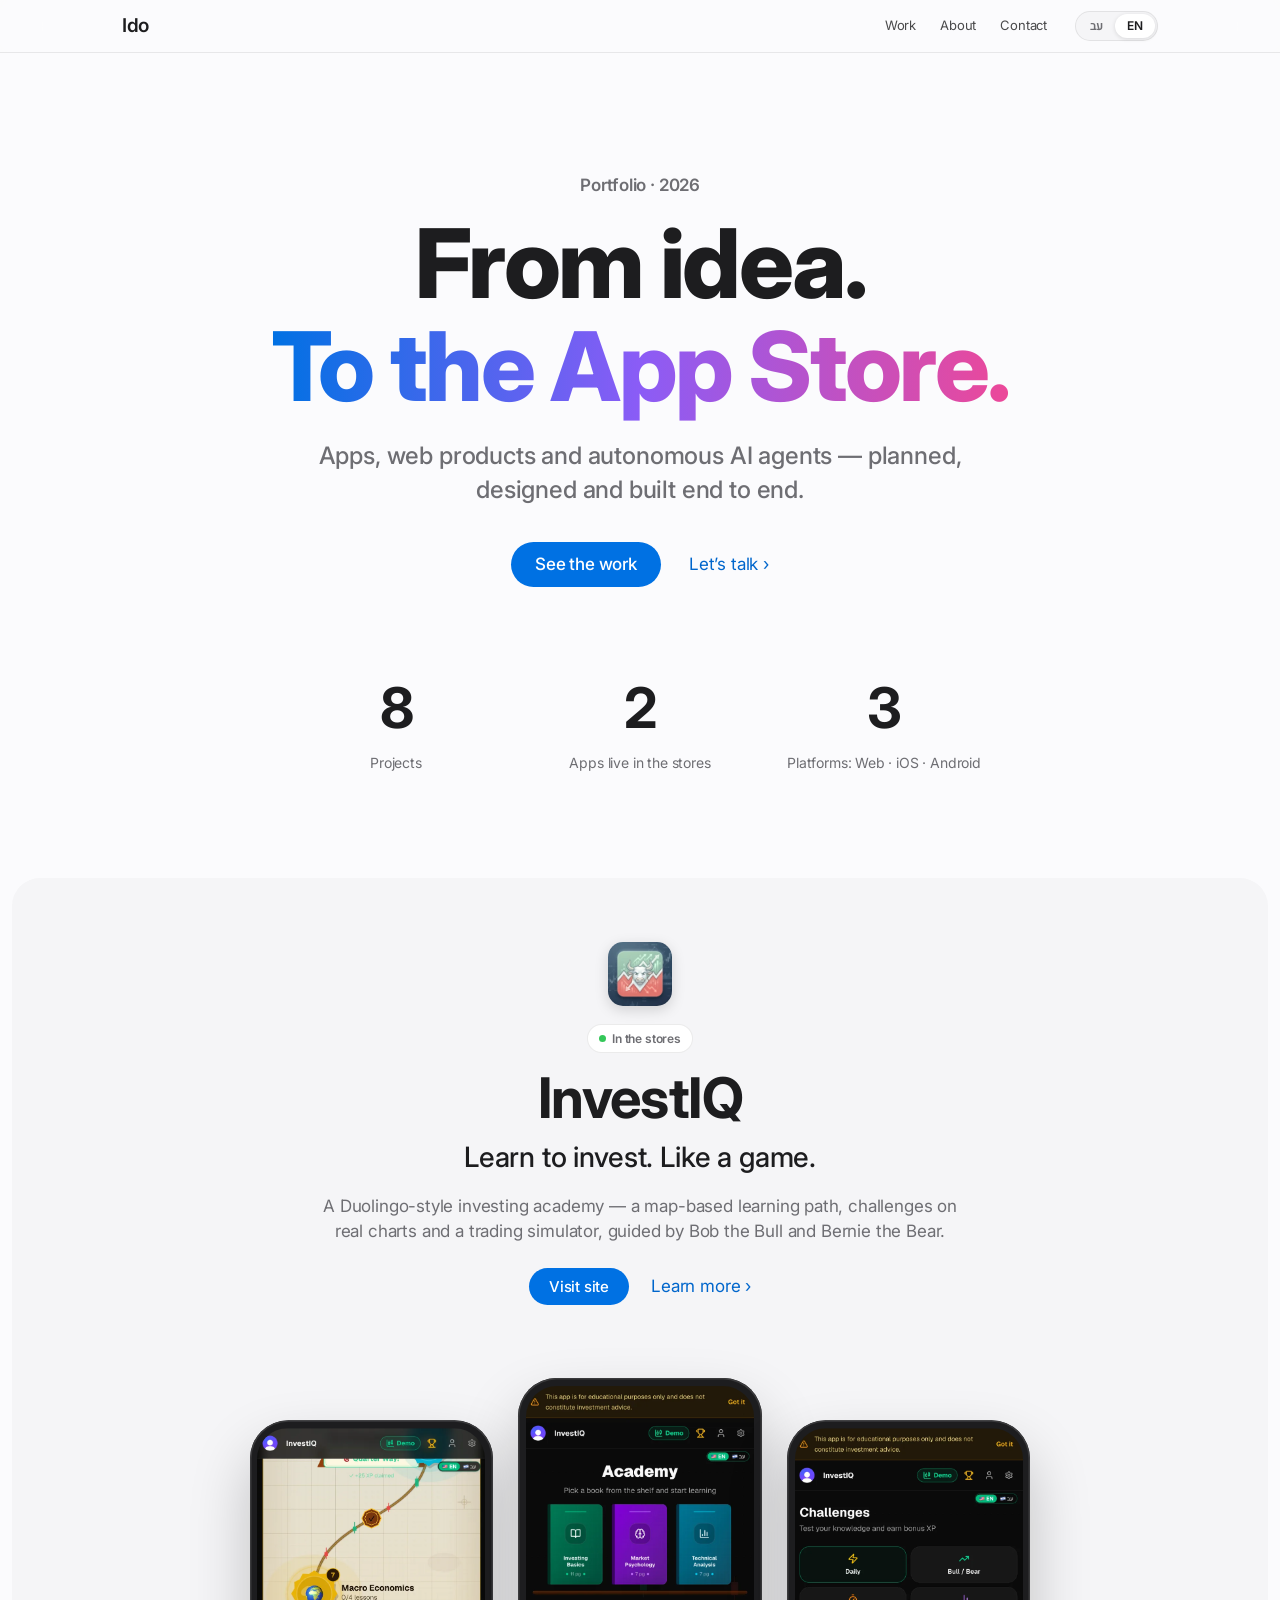
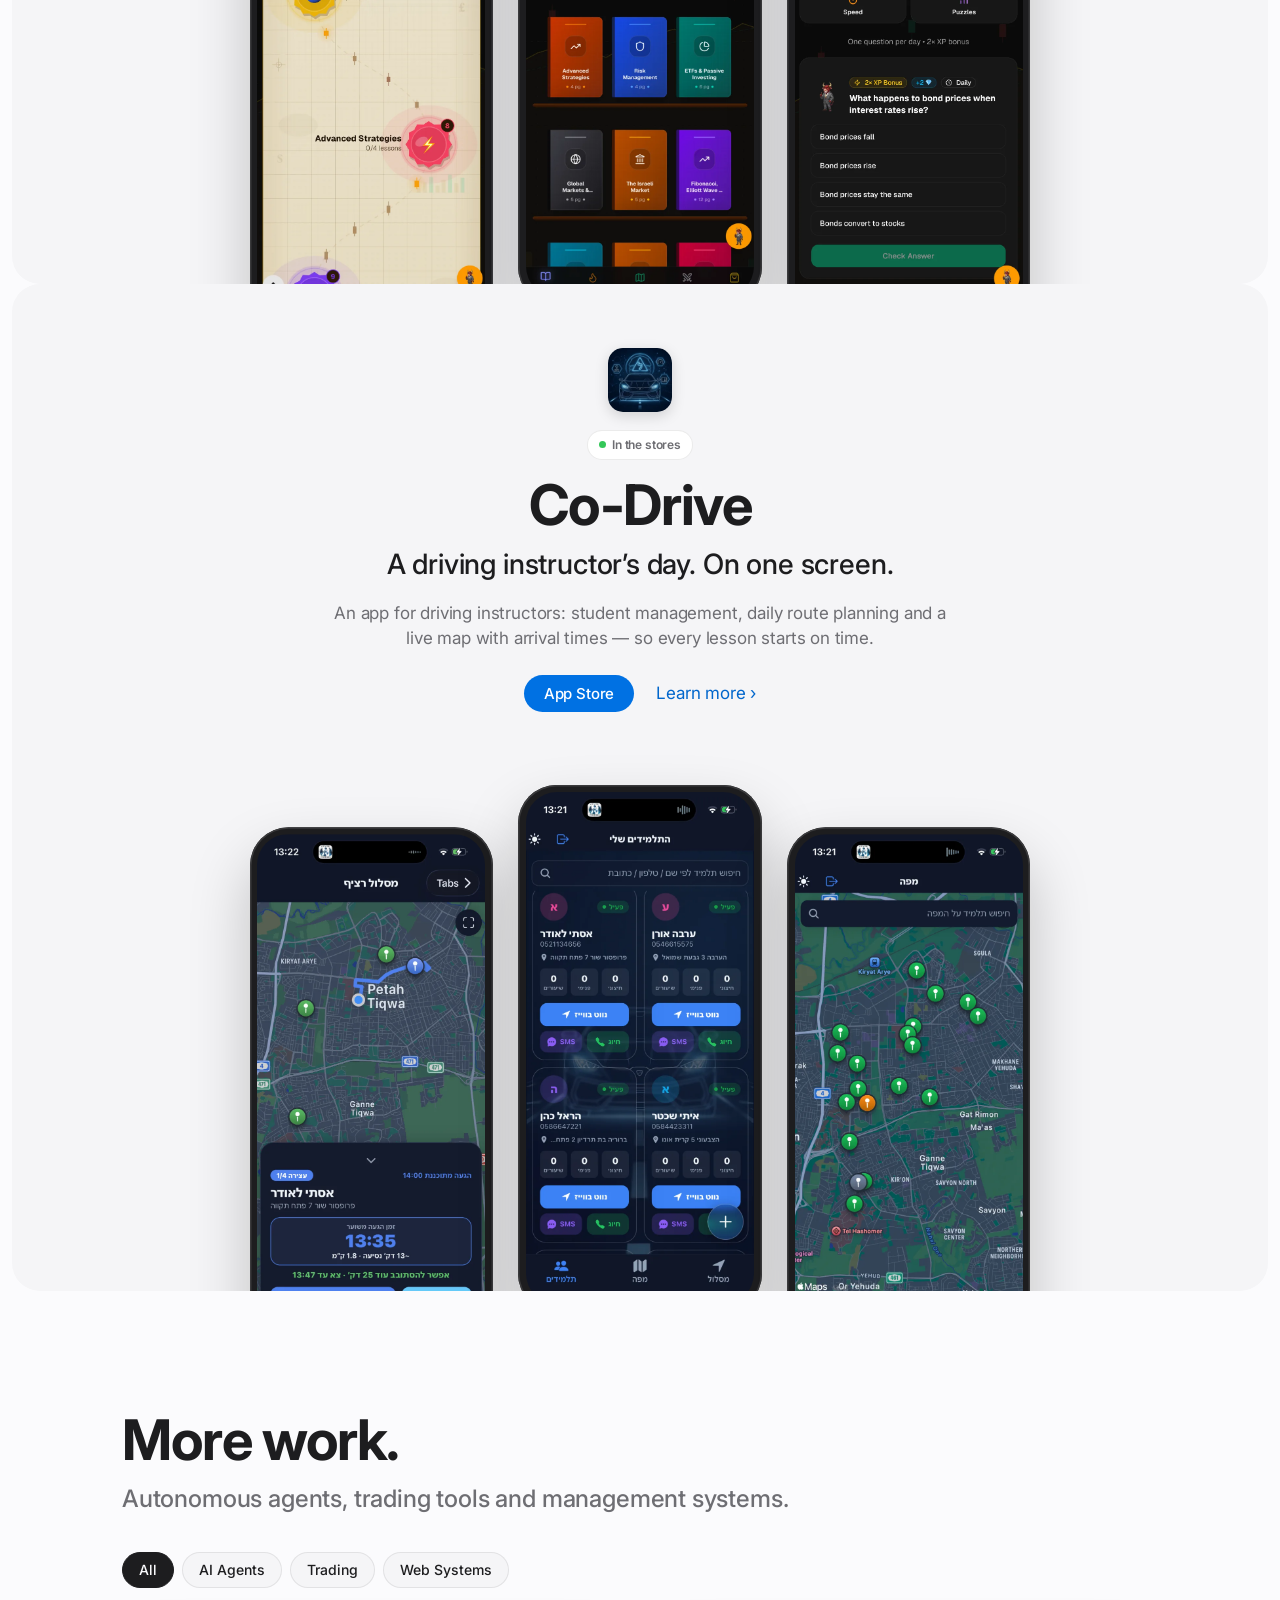
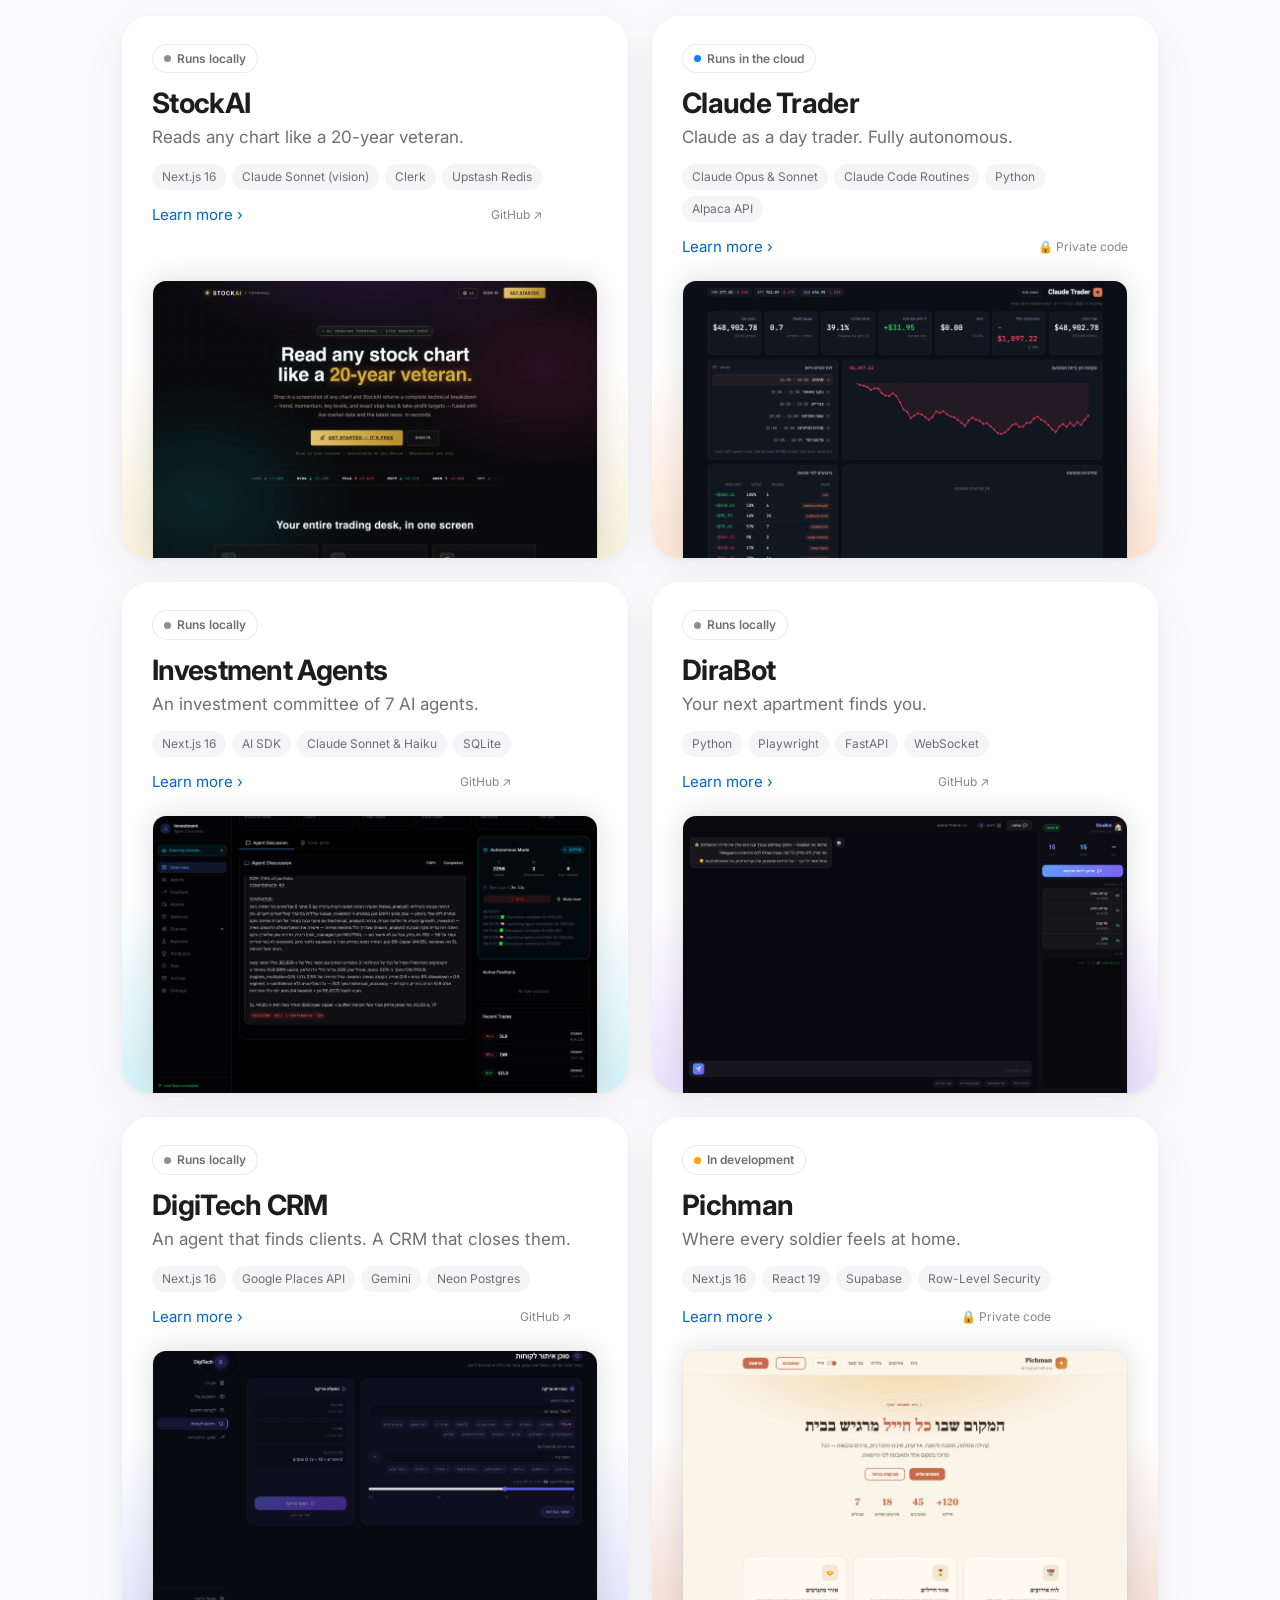
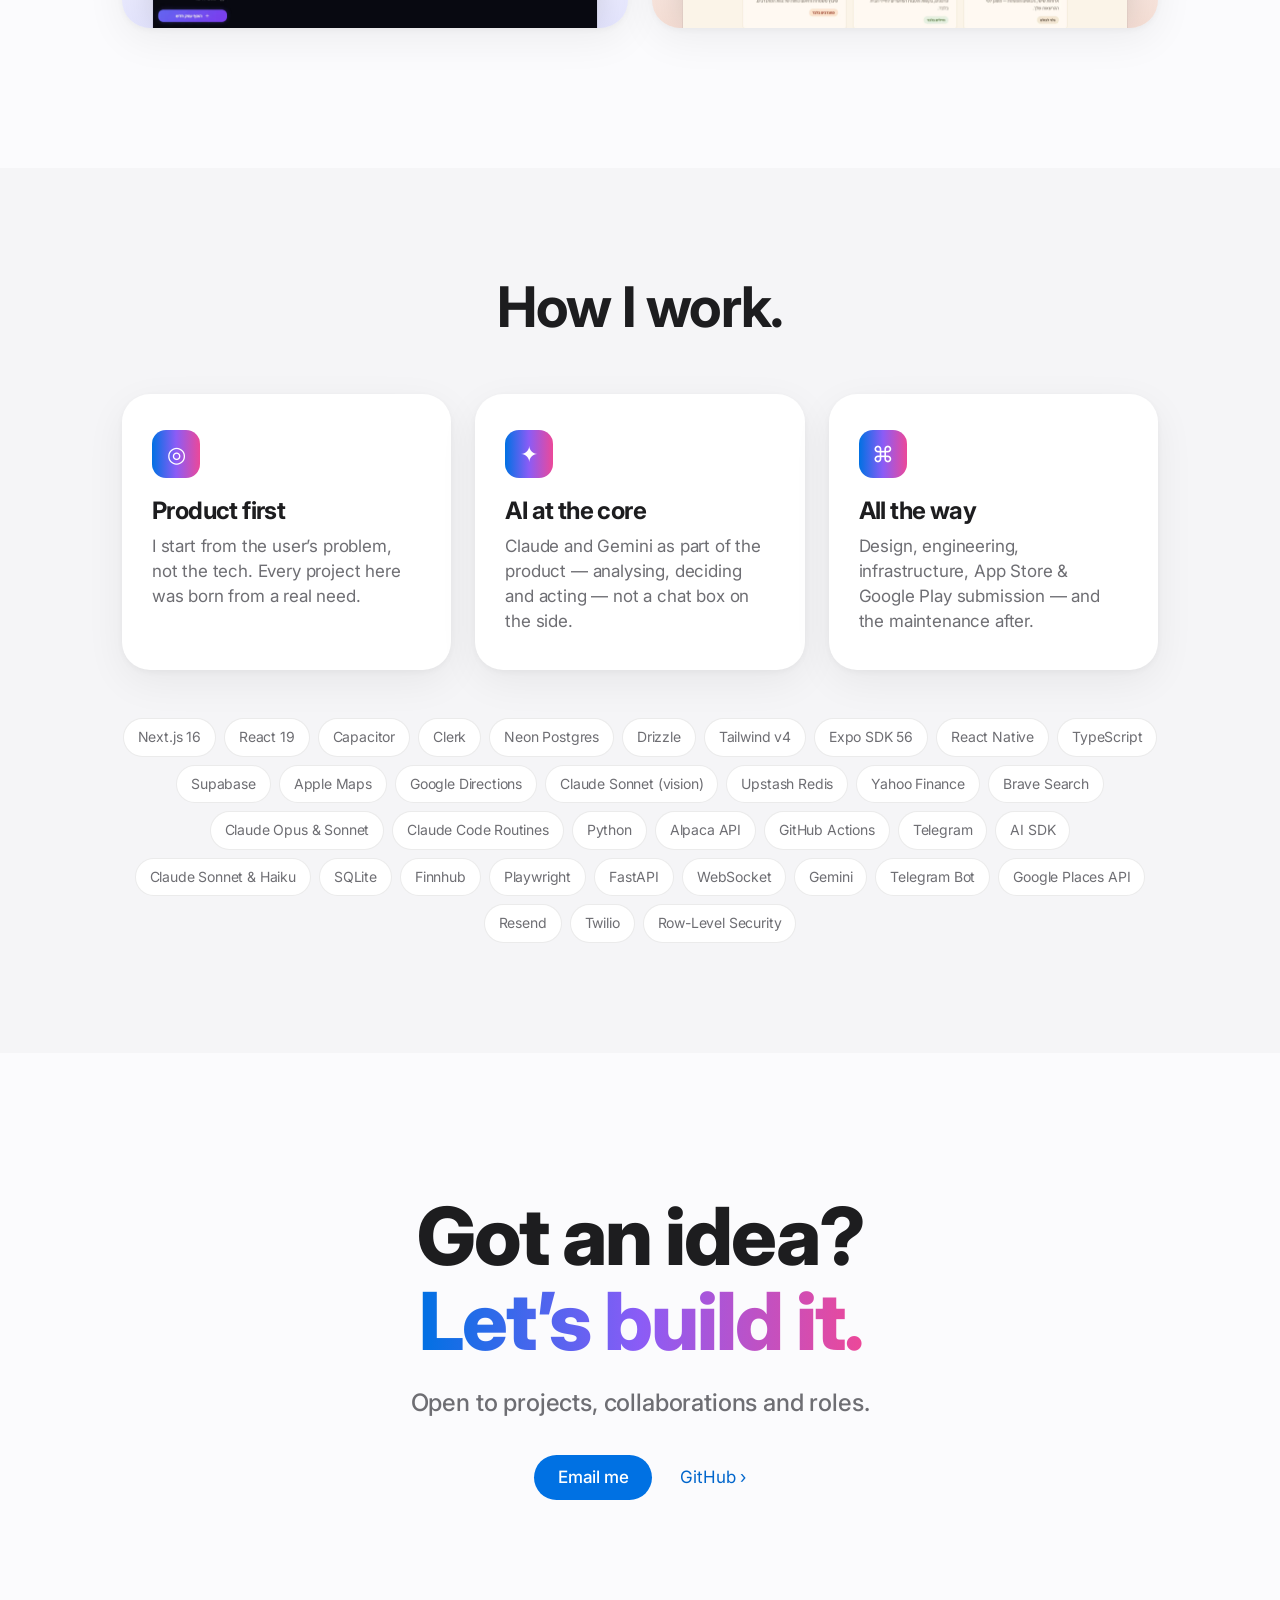
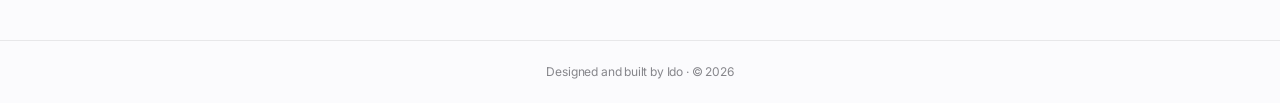
==== index.html @ 127b228c "Portfolio site: Apple-style, bilingual, 8 projects Co-Authored-By: Claude Opus 5.5 <noreply@anthropi" ====
<!doctype html>
<html lang="he" dir="rtl">
<head>
<meta charset="utf-8">
<meta name="viewport" content="width=device-width, initial-scale=1, viewport-fit=cover">
<title>Ido — Portfolio</title>
<meta name="description" content="Products, apps and AI agents built by Ido — InvestIQ, Co-Drive, StockAI, Claude Trader and more.">
<meta name="theme-color" content="#fbfbfd" media="(prefers-color-scheme: light)">
<meta name="theme-color" content="#000000" media="(prefers-color-scheme: dark)">
<meta property="og:title" content="Ido — Portfolio">
<meta property="og:description" content="Products, apps and AI agents — from idea to the App Store.">
<meta property="og:image" content="assets/img/stock-1.webp">
<link rel="icon" href="assets/favicon.svg" type="image/svg+xml">
<link rel="preconnect" href="https://fonts.googleapis.com">
<link rel="preconnect" href="https://fonts.gstatic.com" crossorigin>
<link href="https://fonts.googleapis.com/css2?family=Heebo:wght@400;500;600;700;800&family=Inter:wght@400;500;600;700;800&display=swap" rel="stylesheet">
<link rel="stylesheet" href="styles.css">
</head>
<body>

<header class="nav" id="nav">
  <div class="nav-inner">
    <a href="#top" class="brand" data-i18n="brand">עידו</a>
    <nav class="nav-links">
      <a href="#work" data-i18n="navWork">עבודות</a>
      <a href="#about" data-i18n="navAbout">אודות</a>
      <a href="#contact" data-i18n="navContact">צור קשר</a>
    </nav>
    <div class="seg" role="group" aria-label="Language">
      <button data-lang="he" aria-pressed="true">עב</button>
      <button data-lang="en" aria-pressed="false">EN</button>
    </div>
  </div>
</header>

<main id="top">

  <section class="hero">
    <p class="eyebrow reveal" data-i18n="heroEyebrow">פורטפוליו · 2026</p>
    <h1 class="reveal" data-i18n-html="heroTitle">מרעיון.<br><span class="grad">ועד החנות.</span></h1>
    <p class="lead reveal" data-i18n="heroLead">אפליקציות, מוצרי ווב וסוכני AI אוטונומיים — מתוכננים, מעוצבים ונבנים מקצה לקצה.</p>
    <div class="hero-cta reveal">
      <a class="btn btn-primary" href="#work" data-i18n="heroCta1">לעבודות</a>
      <a class="btn-link" href="#contact"><span data-i18n="heroCta2">בואו נדבר</span> <span class="chev">›</span></a>
    </div>
    <dl class="stats reveal">
      <div><dt>8</dt><dd data-i18n="stat1">פרויקטים</dd></div>
      <div><dt>2</dt><dd data-i18n="stat2">אפליקציות חיות בחנויות</dd></div>
      <div><dt>3</dt><dd data-i18n="stat3">פלטפורמות: ווב · iOS · Android</dd></div>
    </dl>
  </section>

  <!-- Featured: shipped products -->
  <section class="featured" id="work">
    <div id="featured"></div>
  </section>

  <!-- All work -->
  <section class="work">
    <div class="section-head reveal">
      <h2 data-i18n="workTitle">עוד עבודות.</h2>
      <p data-i18n="workSub">סוכנים אוטונומיים, כלי מסחר ומערכות ניהול.</p>
    </div>
    <div class="filters reveal" id="filters" role="tablist"></div>
    <div class="grid" id="grid"></div>
  </section>

  <section class="about" id="about">
    <div class="about-inner reveal">
      <h2 data-i18n="aboutTitle">איך אני עובד.</h2>
      <div class="pillars">
        <div class="pillar">
          <div class="pillar-ico" aria-hidden="true">◎</div>
          <h3 data-i18n="p1t">מוצר קודם</h3>
          <p data-i18n="p1d">מתחיל מהבעיה של המשתמש, לא מהטכנולוגיה. כל פרויקט כאן נולד מצורך אמיתי.</p>
        </div>
        <div class="pillar">
          <div class="pillar-ico" aria-hidden="true">✦</div>
          <h3 data-i18n="p2t">AI בליבה</h3>
          <p data-i18n="p2d">Claude ו-Gemini כחלק מהמוצר — ניתוח, החלטה וביצוע — לא רק כצ׳אט בצד.</p>
        </div>
        <div class="pillar">
          <div class="pillar-ico" aria-hidden="true">⌘</div>
          <h3 data-i18n="p3t">עד הסוף</h3>
          <p data-i18n="p3d">עיצוב, פיתוח, תשתית, הגשה ל-App Store ול-Google Play — והתחזוקה שאחרי.</p>
        </div>
      </div>
      <div class="stack-cloud" id="stack"></div>
    </div>
  </section>

  <section class="contact" id="contact">
    <div class="reveal">
      <h2 data-i18n-html="contactTitle">יש לך רעיון?<br><span class="grad">בוא נבנה אותו.</span></h2>
      <p class="lead" data-i18n="contactLead">פתוח לפרויקטים, שיתופי פעולה ותפקידים.</p>
      <div class="hero-cta">
        <a class="btn btn-primary" href="mailto:idorl1203@gmail.com" data-i18n="contactMail">שליחת מייל</a>
        <a class="btn-link" href="https://github.com/idorl1203-zaid" target="_blank" rel="noopener">GitHub <span class="chev">›</span></a>
      </div>
    </div>
  </section>

</main>

<footer class="foot">
  <p><span data-i18n="footer">עוצב ונבנה על ידי עידו</span> · © <span id="year"></span></p>
</footer>

<!-- Project detail sheet -->
<div class="sheet" id="sheet" aria-hidden="true">
  <div class="sheet-backdrop" data-close></div>
  <article class="sheet-panel" role="dialog" aria-modal="true" aria-labelledby="sheet-title">
    <button class="sheet-close" data-close aria-label="Close">✕</button>
    <div id="sheet-body"></div>
  </article>
</div>

<script src="data.js"></script>
<script src="app.js"></script>
</body>
</html>
---- styles.css ----
/* ───────── Tokens (Apple-inspired) ───────── */
:root {
  --bg: #fbfbfd;
  --bg-alt: #f5f5f7;
  --card: #ffffff;
  --text: #1d1d1f;
  --text-2: #6e6e73;
  --text-3: #86868b;
  --line: rgba(0, 0, 0, .08);
  --link: #0066cc;
  --btn: #0071e3;
  --btn-hover: #0077ed;
  --nav-bg: rgba(251, 251, 253, .72);
  --shadow: 0 2px 6px rgba(0,0,0,.04), 0 12px 40px rgba(0,0,0,.06);
  --shadow-hover: 0 4px 12px rgba(0,0,0,.06), 0 24px 60px rgba(0,0,0,.10);
  --grad: linear-gradient(90deg, #0071e3 0%, #8b5cf6 50%, #ec4899 100%);
  --radius: 28px;
  --font: -apple-system, BlinkMacSystemFont, "SF Pro Display", "SF Pro Text", "Inter", "Heebo", "Helvetica Neue", Arial, sans-serif;
  color-scheme: light;
}
@media (prefers-color-scheme: dark) {
  :root {
    --bg: #000000;
    --bg-alt: #0b0b0d;
    --card: #161617;
    --text: #f5f5f7;
    --text-2: #a1a1a6;
    --text-3: #86868b;
    --line: rgba(255, 255, 255, .10);
    --link: #2997ff;
    --btn: #0071e3;
    --btn-hover: #0a84ff;
    --nav-bg: rgba(22, 22, 23, .72);
    --shadow: 0 0 0 1px rgba(255,255,255,.06);
    --shadow-hover: 0 0 0 1px rgba(255,255,255,.14), 0 24px 60px rgba(0,0,0,.6);
    --grad: linear-gradient(90deg, #2997ff 0%, #a78bfa 50%, #f472b6 100%);
    color-scheme: dark;
  }
}
html[lang="he"] { --font: -apple-system, BlinkMacSystemFont, "SF Pro Display", "Heebo", "Inter", "Helvetica Neue", Arial, sans-serif; }

/* ───────── Base ───────── */
*, *::before, *::after { box-sizing: border-box; }
html { scroll-behavior: smooth; -webkit-text-size-adjust: 100%; }
body {
  margin: 0; background: var(--bg); color: var(--text);
  font-family: var(--font); font-size: 17px; line-height: 1.47;
  letter-spacing: -.01em; -webkit-font-smoothing: antialiased;
  overflow-x: hidden;
}
img { display: block; max-width: 100%; }
a { color: var(--link); text-decoration: none; }
a:hover { text-decoration: underline; }
h1, h2, h3 { margin: 0; letter-spacing: -.025em; line-height: 1.07; font-weight: 700; }
p { margin: 0; }
.grad { background: var(--grad); -webkit-background-clip: text; background-clip: text; color: transparent; }
:focus-visible { outline: 2px solid var(--link); outline-offset: 3px; border-radius: 8px; }

/* ───────── Nav ───────── */
.nav {
  position: sticky; top: 0; z-index: 50;
  background: var(--nav-bg);
  backdrop-filter: saturate(180%) blur(20px); -webkit-backdrop-filter: saturate(180%) blur(20px);
  border-bottom: 1px solid var(--line);
}
.nav-inner {
  max-width: 1080px; margin: 0 auto; height: 52px; padding: 0 22px;
  display: flex; align-items: center; gap: 28px;
}
.brand { color: var(--text); font-weight: 600; font-size: 19px; letter-spacing: -.02em; }
.brand:hover { text-decoration: none; }
.nav-links { display: flex; gap: 24px; margin-inline-start: auto; }
.nav-links a { color: var(--text); opacity: .8; font-size: 13px; }
.nav-links a:hover { opacity: 1; text-decoration: none; }
.seg {
  display: inline-flex; padding: 2px; border-radius: 999px;
  background: var(--bg-alt); border: 1px solid var(--line);
}
.seg button {
  font: 600 12px/1 var(--font); color: var(--text-2);
  border: 0; background: transparent; padding: 6px 12px; border-radius: 999px; cursor: pointer;
  transition: background .25s, color .25s, box-shadow .25s;
}
.seg button[aria-pressed="true"] { background: var(--card); color: var(--text); box-shadow: 0 1px 4px rgba(0,0,0,.12); }

/* ───────── Hero ───────── */
.hero { text-align: center; padding: 120px 22px 96px; max-width: 980px; margin: 0 auto; }
.eyebrow { color: var(--text-2); font-size: 17px; font-weight: 600; margin-bottom: 14px; }
.hero h1 { font-size: clamp(48px, 9vw, 96px); font-weight: 800; }
.lead { color: var(--text-2); font-size: clamp(19px, 2.2vw, 24px); line-height: 1.38; max-width: 680px; margin: 22px auto 0; font-weight: 500; }
.hero-cta { display: flex; gap: 28px; justify-content: center; align-items: center; margin-top: 36px; flex-wrap: wrap; }
.btn {
  display: inline-flex; align-items: center; justify-content: center;
  font: 500 17px/1 var(--font); padding: 14px 24px; border-radius: 999px; border: 0; cursor: pointer;
  transition: background .2s, transform .2s;
}
.btn:hover { text-decoration: none; }
.btn:active { transform: scale(.97); }
.btn-primary { background: var(--btn); color: #fff; }
.btn-primary:hover { background: var(--btn-hover); }
.btn-link { font-size: 17px; }
.chev { display: inline-block; transition: transform .2s; }
html[dir="rtl"] .chev { transform: scaleX(-1); }
.btn-link:hover .chev { transform: translateX(3px); }
html[dir="rtl"] .btn-link:hover .chev { transform: scaleX(-1) translateX(3px); }
.stats {
  display: grid; grid-template-columns: repeat(3, 1fr); gap: 12px;
  max-width: 720px; margin: 72px auto 0; padding: 0;
}
.stats div { padding: 8px; }
.stats dt { font-size: clamp(40px, 6vw, 56px); font-weight: 700; letter-spacing: -.03em; }
.stats dd { margin: 4px 0 0; color: var(--text-2); font-size: 14px; }

/* ───────── Featured product tiles ───────── */
.featured { padding: 0 12px; display: grid; gap: 12px; }
.tile {
  background: var(--bg-alt); border-radius: var(--radius); overflow: hidden;
  text-align: center; padding: 64px 22px 0; position: relative;
  max-width: 1400px; margin: 0 auto; width: 100%;
}
.tile-icon { width: 64px; height: 64px; border-radius: 15px; margin: 0 auto 18px; box-shadow: 0 4px 14px rgba(0,0,0,.15); }
.tile h2 { font-size: clamp(40px, 6vw, 56px); }
.tile .tagline { font-size: clamp(21px, 2.6vw, 28px); font-weight: 500; margin-top: 8px; }
.tile .summary { color: var(--text-2); max-width: 640px; margin: 16px auto 0; font-size: 17px; }
.tile .hero-cta { margin-top: 24px; gap: 22px; }
.tile .btn { font-size: 15px; padding: 11px 20px; }
.tile .btn-link { font-size: 17px; }
.phones {
  display: flex; justify-content: center; align-items: flex-end; gap: clamp(10px, 2vw, 28px);
  margin-top: 52px; padding-bottom: 0; perspective: 1200px;
}
.phone {
  width: clamp(130px, 19vw, 250px); aspect-ratio: 9 / 19.5; flex: none;
  border-radius: clamp(22px, 3vw, 40px); padding: clamp(5px, .6vw, 9px);
  background: #1d1d1f; box-shadow: 0 30px 60px rgba(0,0,0,.22), inset 0 0 0 1.5px #3a3a3c;
  transform: translateY(40px);
  transition: transform .9s cubic-bezier(.2,.8,.2,1);
}
.phone img { width: 100%; height: 100%; object-fit: cover; object-position: top; border-radius: clamp(17px, 2.4vw, 32px); }
.phone:nth-child(2) { transform: translateY(20px); }
.tile.in .phone { transform: translateY(12%); }
.tile.in .phone:nth-child(2) { transform: translateY(4%); }
.status-pill {
  display: inline-flex; align-items: center; gap: 6px;
  font-size: 12px; font-weight: 600; color: var(--text-2);
  padding: 5px 11px; border-radius: 999px; background: var(--card); border: 1px solid var(--line);
  margin-bottom: 16px;
}
.status-pill::before { content: ""; width: 7px; height: 7px; border-radius: 50%; background: var(--dot, #34c759); }
.status-pill[data-s="dev"] { --dot: #ff9f0a; }
.status-pill[data-s="local"] { --dot: #8e8e93; }
.status-pill[data-s="cloud"] { --dot: #0a84ff; }

/* ───────── Work grid ───────── */
.work { max-width: 1080px; margin: 0 auto; padding: 120px 22px 40px; }
.section-head h2 { font-size: clamp(40px, 6vw, 56px); }
.section-head p { color: var(--text-2); font-size: clamp(19px, 2.2vw, 24px); margin-top: 10px; font-weight: 500; }
.filters { display: flex; gap: 8px; flex-wrap: wrap; margin: 36px 0 28px; }
.chip {
  font: 500 14px/1 var(--font); color: var(--text); background: var(--bg-alt);
  border: 1px solid var(--line); padding: 10px 16px; border-radius: 999px; cursor: pointer;
  transition: background .2s, color .2s, border-color .2s;
}
.chip:hover { border-color: var(--text-3); }
.chip[aria-selected="true"] { background: var(--text); color: var(--bg); border-color: var(--text); }
.grid { display: grid; grid-template-columns: repeat(2, minmax(0, 1fr)); gap: 24px; }
.card {
  background: var(--card); border-radius: var(--radius); overflow: hidden; cursor: pointer;
  box-shadow: var(--shadow); text-align: start; border: 0; padding: 0; font: inherit; color: inherit;
  display: flex; flex-direction: column;
  transition: transform .45s cubic-bezier(.2,.8,.2,1), box-shadow .45s;
}
.card:hover { transform: translateY(-4px) scale(1.01); box-shadow: var(--shadow-hover); }
.card.hidden { display: none; }
.card-body { padding: 28px 30px 22px; }
.card h3 { font-size: 28px; }
.card .tagline { color: var(--text-2); font-size: 17px; margin-top: 6px; }
.card-media {
  margin-top: auto; padding: 0 30px; position: relative;
  background: linear-gradient(180deg, transparent 30%, color-mix(in srgb, var(--accent) 18%, transparent) 100%);
}
.card-media img {
  width: 100%; aspect-ratio: 16 / 10; object-fit: cover; object-position: top;
  border-radius: 14px 14px 0 0; box-shadow: 0 -2px 30px rgba(0,0,0,.12);
  border: 1px solid var(--line); border-bottom: 0;
  transition: transform .6s cubic-bezier(.2,.8,.2,1);
}
.card:hover .card-media img { transform: translateY(-6px); }
.card-foot { display: flex; justify-content: space-between; align-items: center; gap: 12px; margin-top: 14px; }
.card-foot .more { color: var(--link); font-size: 15px; }
.tags { display: flex; flex-wrap: wrap; gap: 6px; margin-top: 14px; }
.tag { font-size: 12px; color: var(--text-2); background: var(--bg-alt); padding: 4px 10px; border-radius: 999px; }
.lock { font-size: 12px; color: var(--text-3); white-space: nowrap; }

/* ───────── About ───────── */
.about { background: var(--bg-alt); margin-top: 100px; }
.about-inner { max-width: 1080px; margin: 0 auto; padding: 110px 22px; }
.about h2 { font-size: clamp(40px, 6vw, 56px); text-align: center; }
.pillars { display: grid; grid-template-columns: repeat(3, 1fr); gap: 24px; margin-top: 56px; }
.pillar { background: var(--card); border-radius: var(--radius); padding: 36px 30px; box-shadow: var(--shadow); }
.pillar-ico {
  width: 48px; height: 48px; border-radius: 14px; display: grid; place-items: center;
  background: var(--grad); color: #fff; font-size: 22px; margin-bottom: 20px;
}
.pillar h3 { font-size: 24px; }
.pillar p { color: var(--text-2); margin-top: 10px; }
.stack-cloud { display: flex; flex-wrap: wrap; justify-content: center; gap: 8px; margin-top: 48px; }
.stack-cloud span { font-size: 14px; padding: 8px 14px; border-radius: 999px; background: var(--card); border: 1px solid var(--line); color: var(--text-2); }

/* ───────── Contact / footer ───────── */
.contact { text-align: center; padding: 140px 22px; }
.contact h2 { font-size: clamp(44px, 7vw, 80px); font-weight: 800; }
.foot { border-top: 1px solid var(--line); text-align: center; padding: 22px; color: var(--text-3); font-size: 12px; }

/* ───────── Sheet (project detail) ───────── */
.sheet { position: fixed; inset: 0; z-index: 100; display: grid; place-items: end center; pointer-events: none; }
.sheet-backdrop { position: absolute; inset: 0; background: rgba(0,0,0,.4); opacity: 0; transition: opacity .35s; backdrop-filter: blur(6px); -webkit-backdrop-filter: blur(6px); }
.sheet-panel {
  position: relative; width: min(980px, 100%); max-height: 92vh; overflow: auto;
  background: var(--card); border-radius: var(--radius) var(--radius) 0 0;
  transform: translateY(100%); transition: transform .5s cubic-bezier(.2,.8,.2,1);
  overscroll-behavior: contain;
}
.sheet { visibility: hidden; transition: visibility 0s .5s; }
.sheet.open { pointer-events: auto; visibility: visible; transition: none; }
.sheet.open .sheet-backdrop { opacity: 1; }
.sheet.open .sheet-panel { transform: none; }
@media (min-width: 760px) {
  .sheet { place-items: center; padding: 40px 22px; }
  .sheet-panel { border-radius: var(--radius); transform: translateY(40px) scale(.97); opacity: 0; transition: transform .45s cubic-bezier(.2,.8,.2,1), opacity .3s; }
  .sheet.open .sheet-panel { opacity: 1; }
}
.sheet-close {
  position: sticky; top: 16px; float: inline-end; margin: 16px 16px 0 0; z-index: 2;
  width: 36px; height: 36px; border-radius: 50%; border: 0; cursor: pointer;
  background: var(--bg-alt); color: var(--text); font-size: 15px;
}
html[dir="rtl"] .sheet-close { margin: 16px 0 0 16px; }
.sheet-head { padding: 48px 44px 0; }
.sheet-head h2 { font-size: clamp(36px, 5vw, 48px); }
.sheet-head .tagline { font-size: 21px; color: var(--text-2); margin-top: 8px; font-weight: 500; }
.sheet-head .summary { margin-top: 18px; font-size: 17px; max-width: 720px; }
.sheet-links { display: flex; gap: 10px; flex-wrap: wrap; margin-top: 24px; align-items: center; }
.sheet-links .btn { font-size: 15px; padding: 11px 20px; }
.btn-ghost { background: var(--bg-alt); color: var(--text); }
.btn-ghost:hover { background: var(--line); }
.gallery {
  display: flex; gap: 16px; overflow-x: auto; scroll-snap-type: x mandatory;
  padding: 32px 44px 8px; scrollbar-width: thin;
}
.gallery img {
  scroll-snap-align: center; flex: none; border-radius: 16px; border: 1px solid var(--line);
  height: min(56vh, 520px); width: auto; background: var(--bg-alt);
}
.gallery.phone-g img { border-radius: 28px; }
.sheet-cols { display: grid; grid-template-columns: 1.6fr 1fr; gap: 40px; padding: 28px 44px 52px; }
.sheet-cols h4 { margin: 0 0 14px; font-size: 13px; text-transform: uppercase; letter-spacing: .06em; color: var(--text-3); font-weight: 600; }
.hl { list-style: none; margin: 0; padding: 0; display: grid; gap: 12px; }
.hl li { position: relative; padding-inline-start: 22px; }
.hl li::before { content: ""; position: absolute; inset-inline-start: 0; top: .6em; width: 8px; height: 8px; border-radius: 50%; background: var(--accent, var(--btn)); }
.sheet-cols .tags { margin-top: 0; }

/* ───────── Reveal on scroll ───────── */
.reveal { opacity: 0; transform: translateY(24px); transition: opacity .9s ease, transform .9s cubic-bezier(.2,.8,.2,1); }
.reveal.in { opacity: 1; transform: none; }
@media (prefers-reduced-motion: reduce) {
  .reveal, .phone, .card { transition: none !important; transform: none !important; opacity: 1 !important; }
  .sheet-panel, .sheet-backdrop { transition: none !important; }
  html { scroll-behavior: auto; }
}

/* ───────── Responsive ───────── */
@media (max-width: 860px) {
  .grid, .pillars { grid-template-columns: 1fr; }
  .sheet-cols { grid-template-columns: 1fr; gap: 28px; }
}
@media (max-width: 600px) {
  .nav-links { display: none; }
  .seg { margin-inline-start: auto; }
  .hero { padding: 80px 16px 64px; }
  .stats { gap: 4px; }
  .stats dd { font-size: 12px; }
  .work { padding: 88px 16px 24px; }
  .card-body { padding: 24px 22px 18px; }
  .card-media { padding: 0 22px; }
  .tile { padding-top: 48px; }
  .phone:nth-child(3) { display: none; }
  .phone { width: 40vw; }
  .sheet-head { padding: 36px 22px 0; }
  .gallery { padding: 24px 22px 8px; }
  .gallery img { height: 46vh; }
  .sheet-cols { padding: 24px 22px 40px; }
  .about-inner { padding: 80px 16px; }
  .contact { padding: 100px 16px; }
}
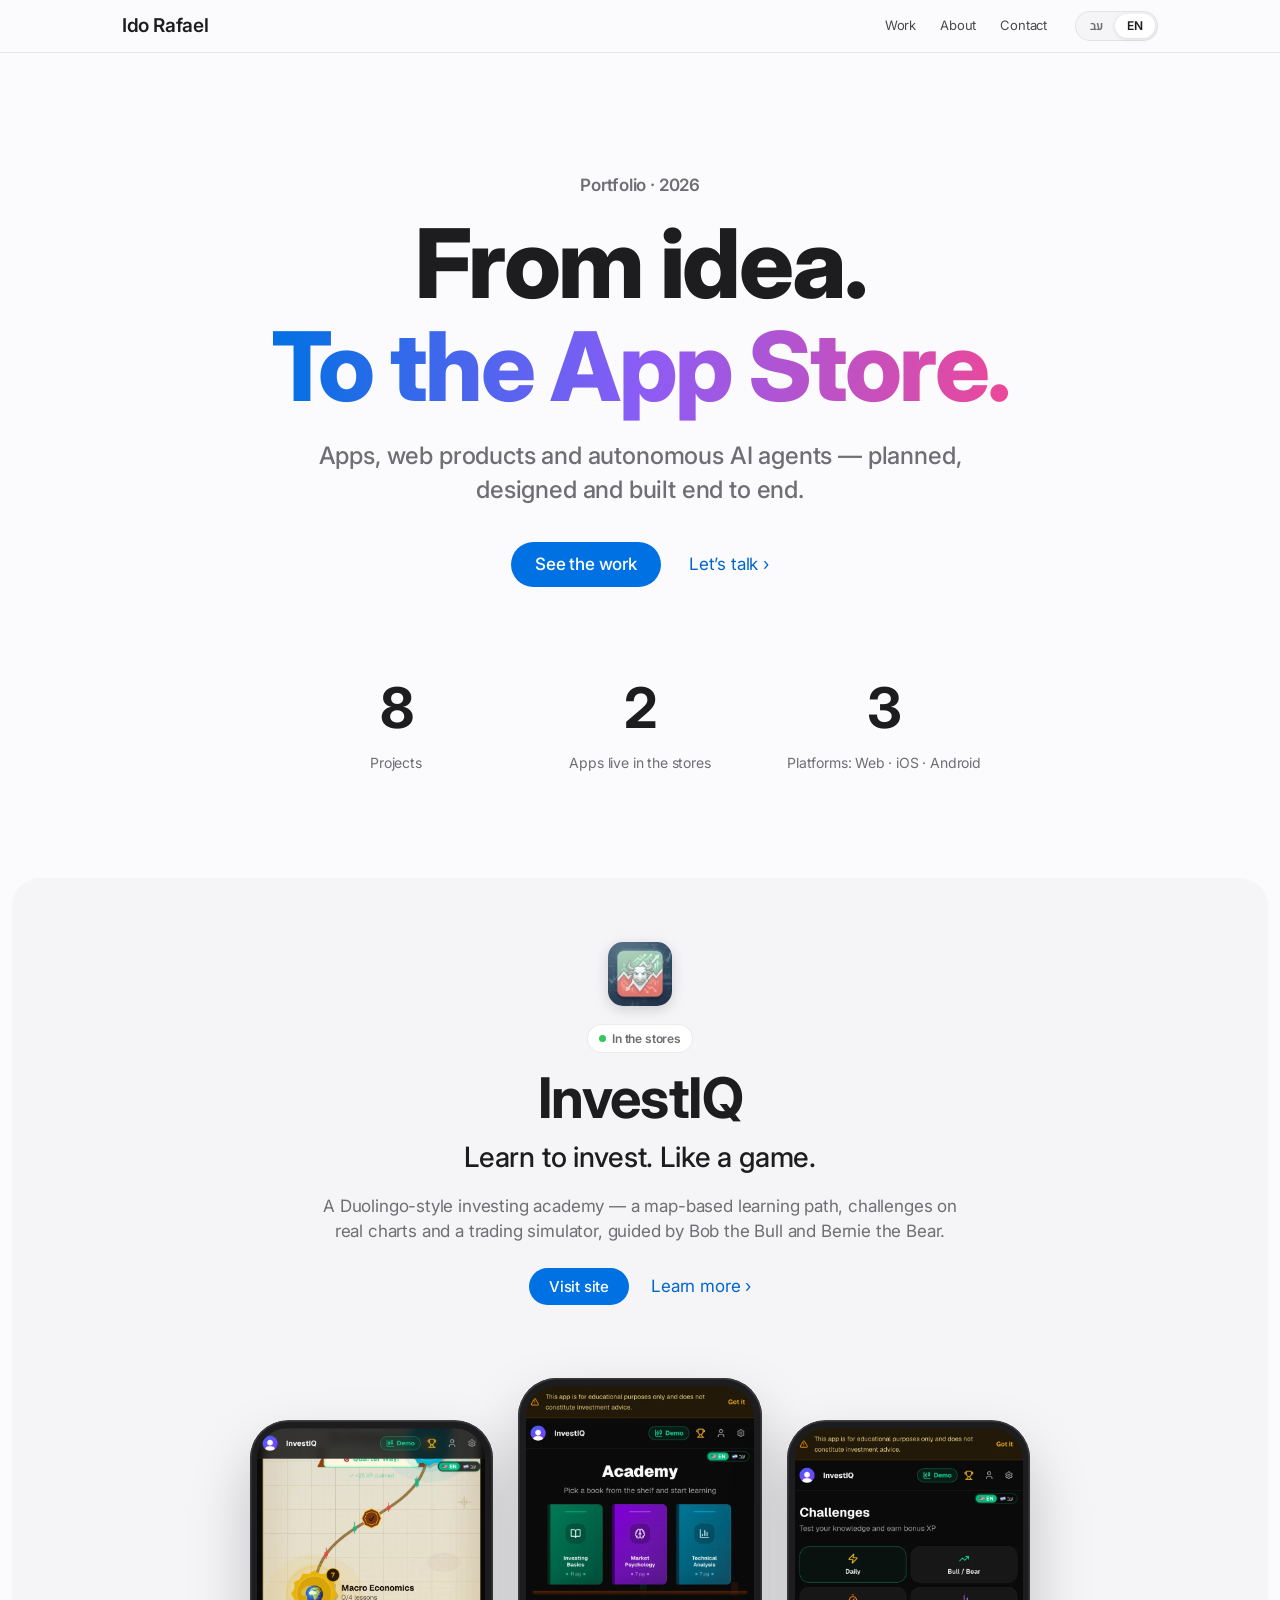
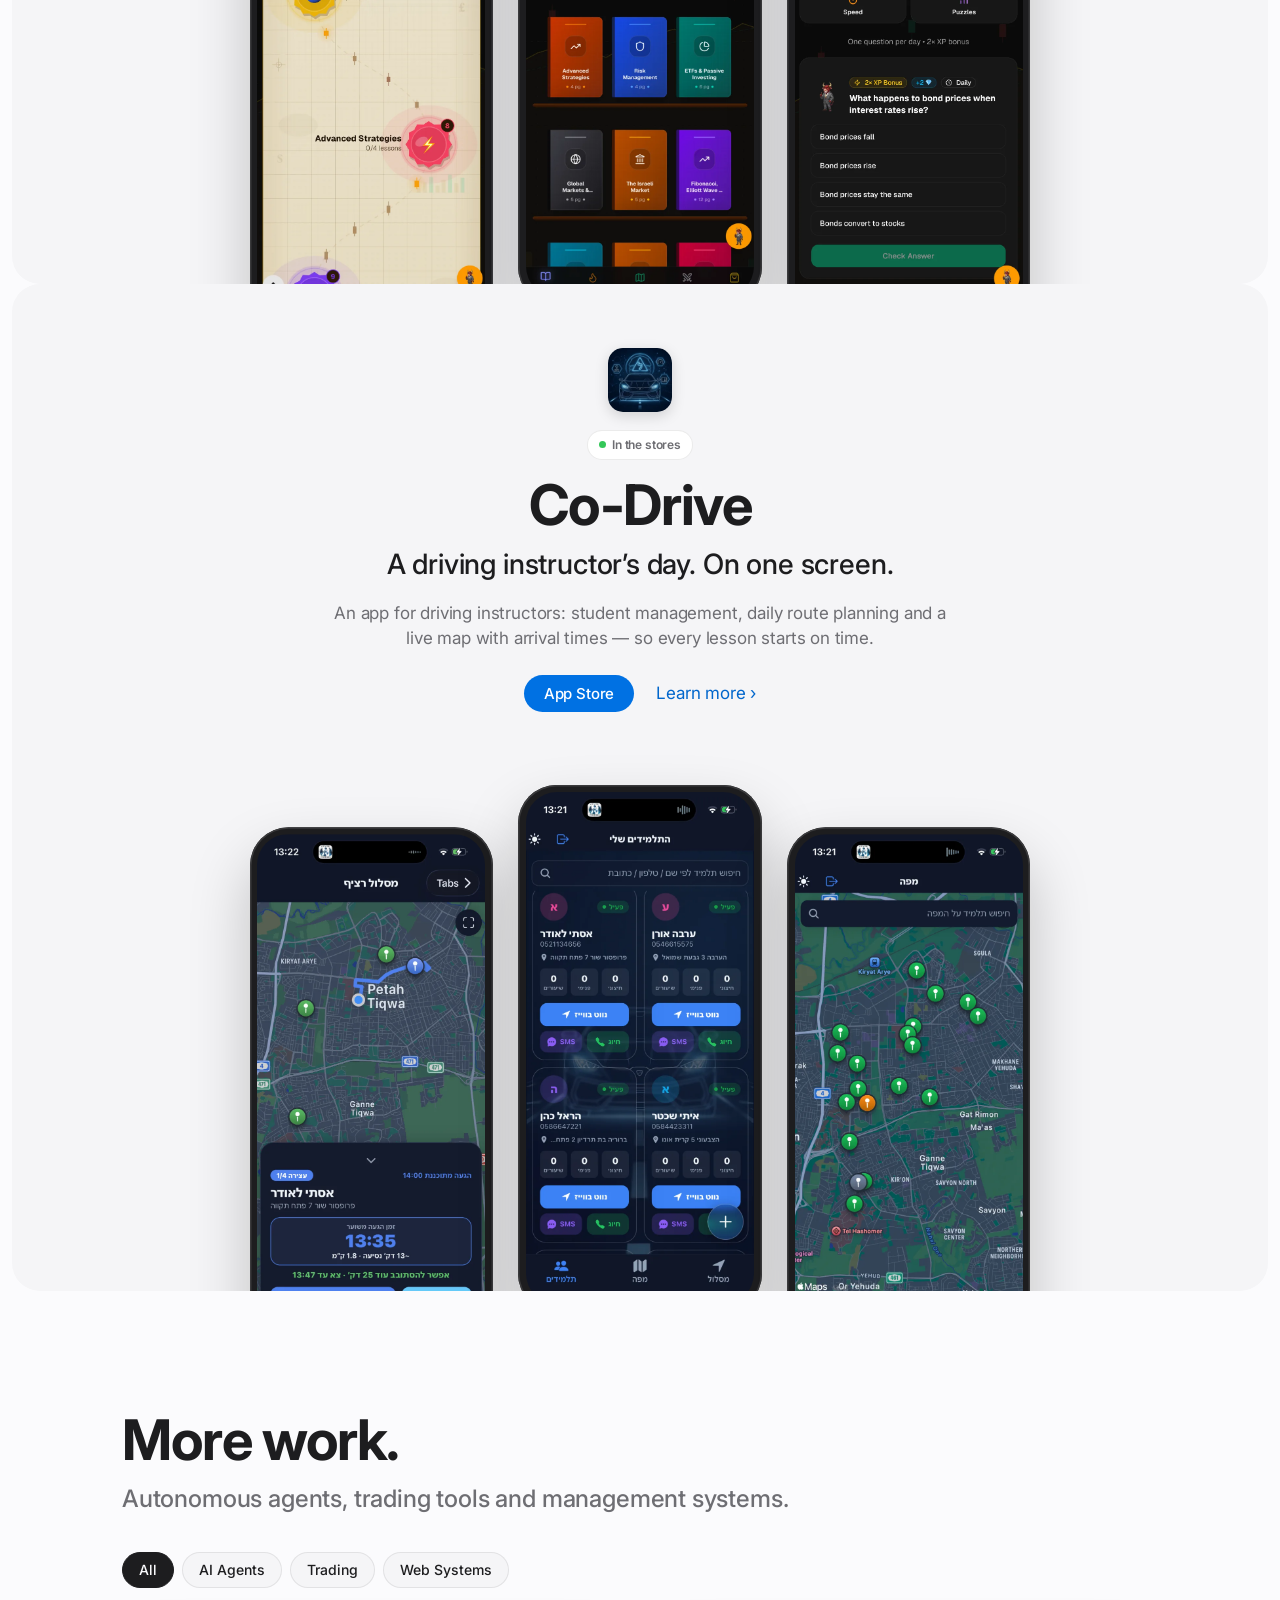
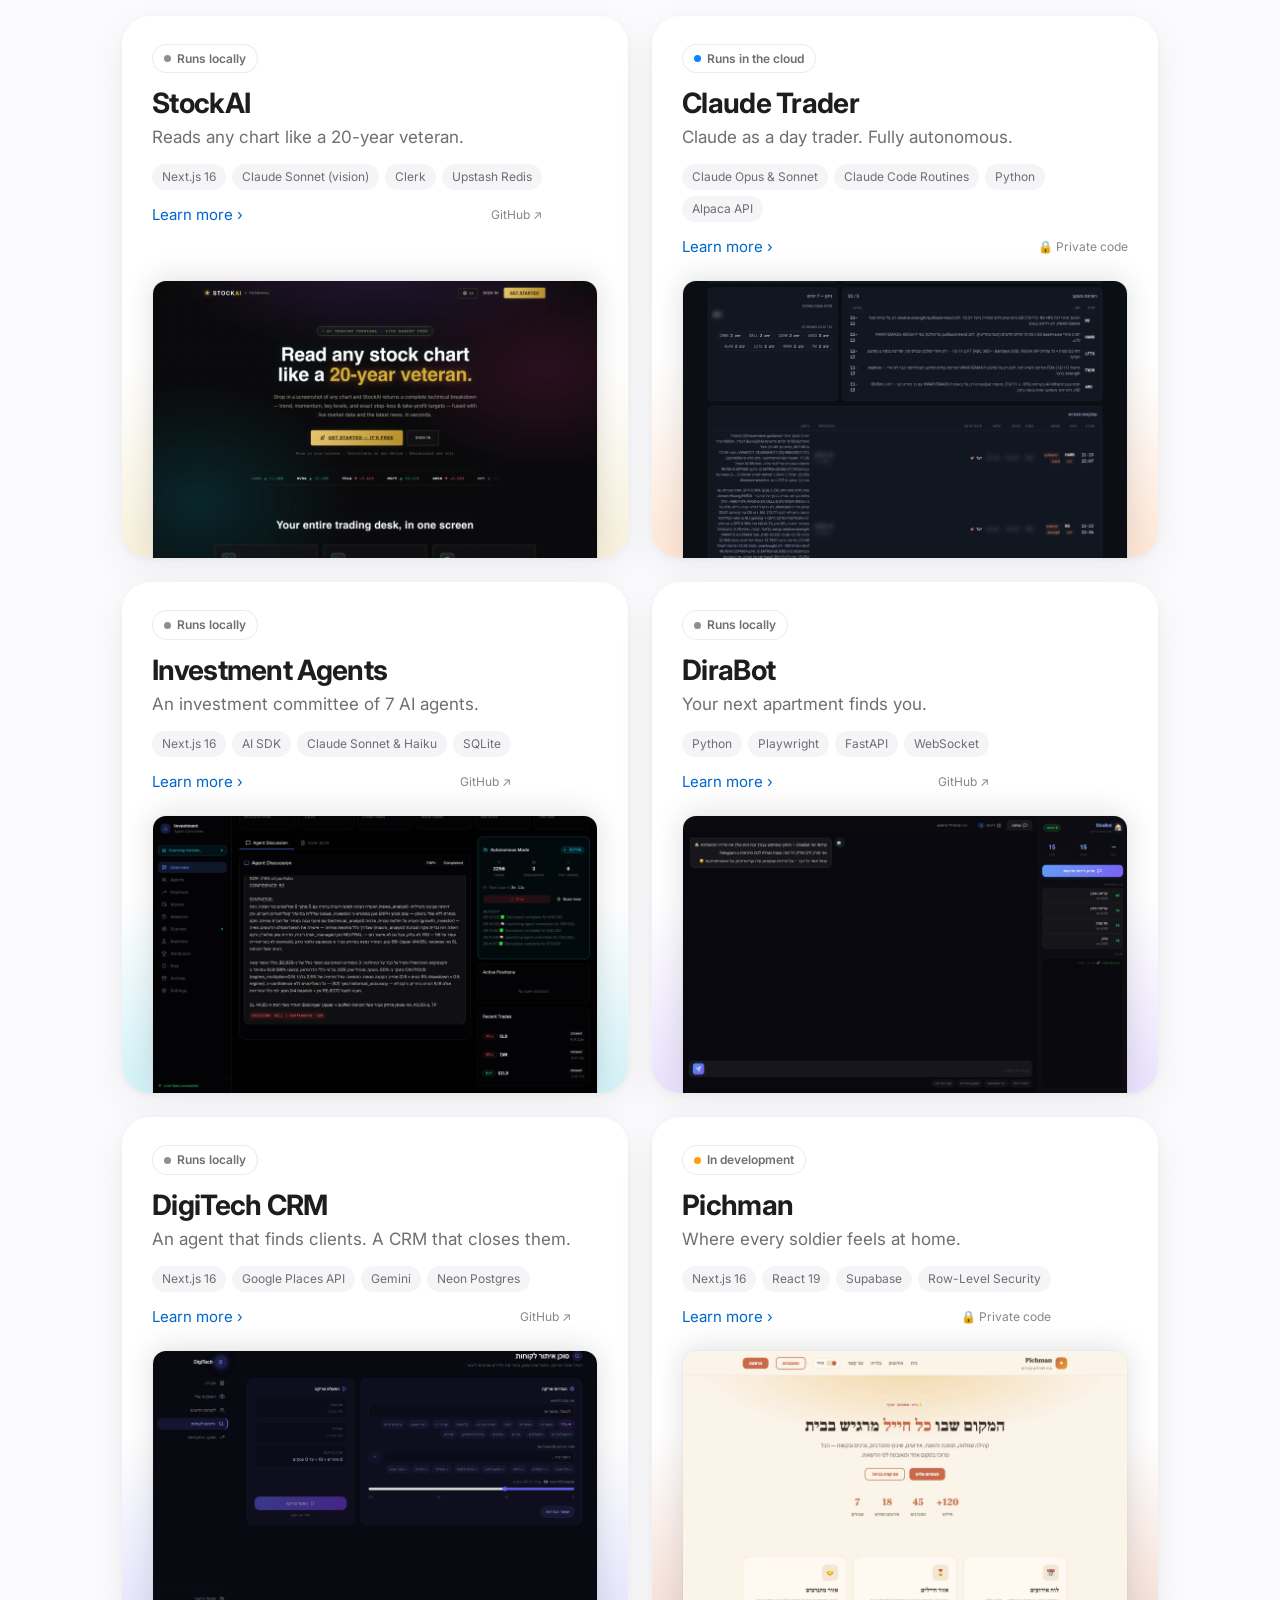
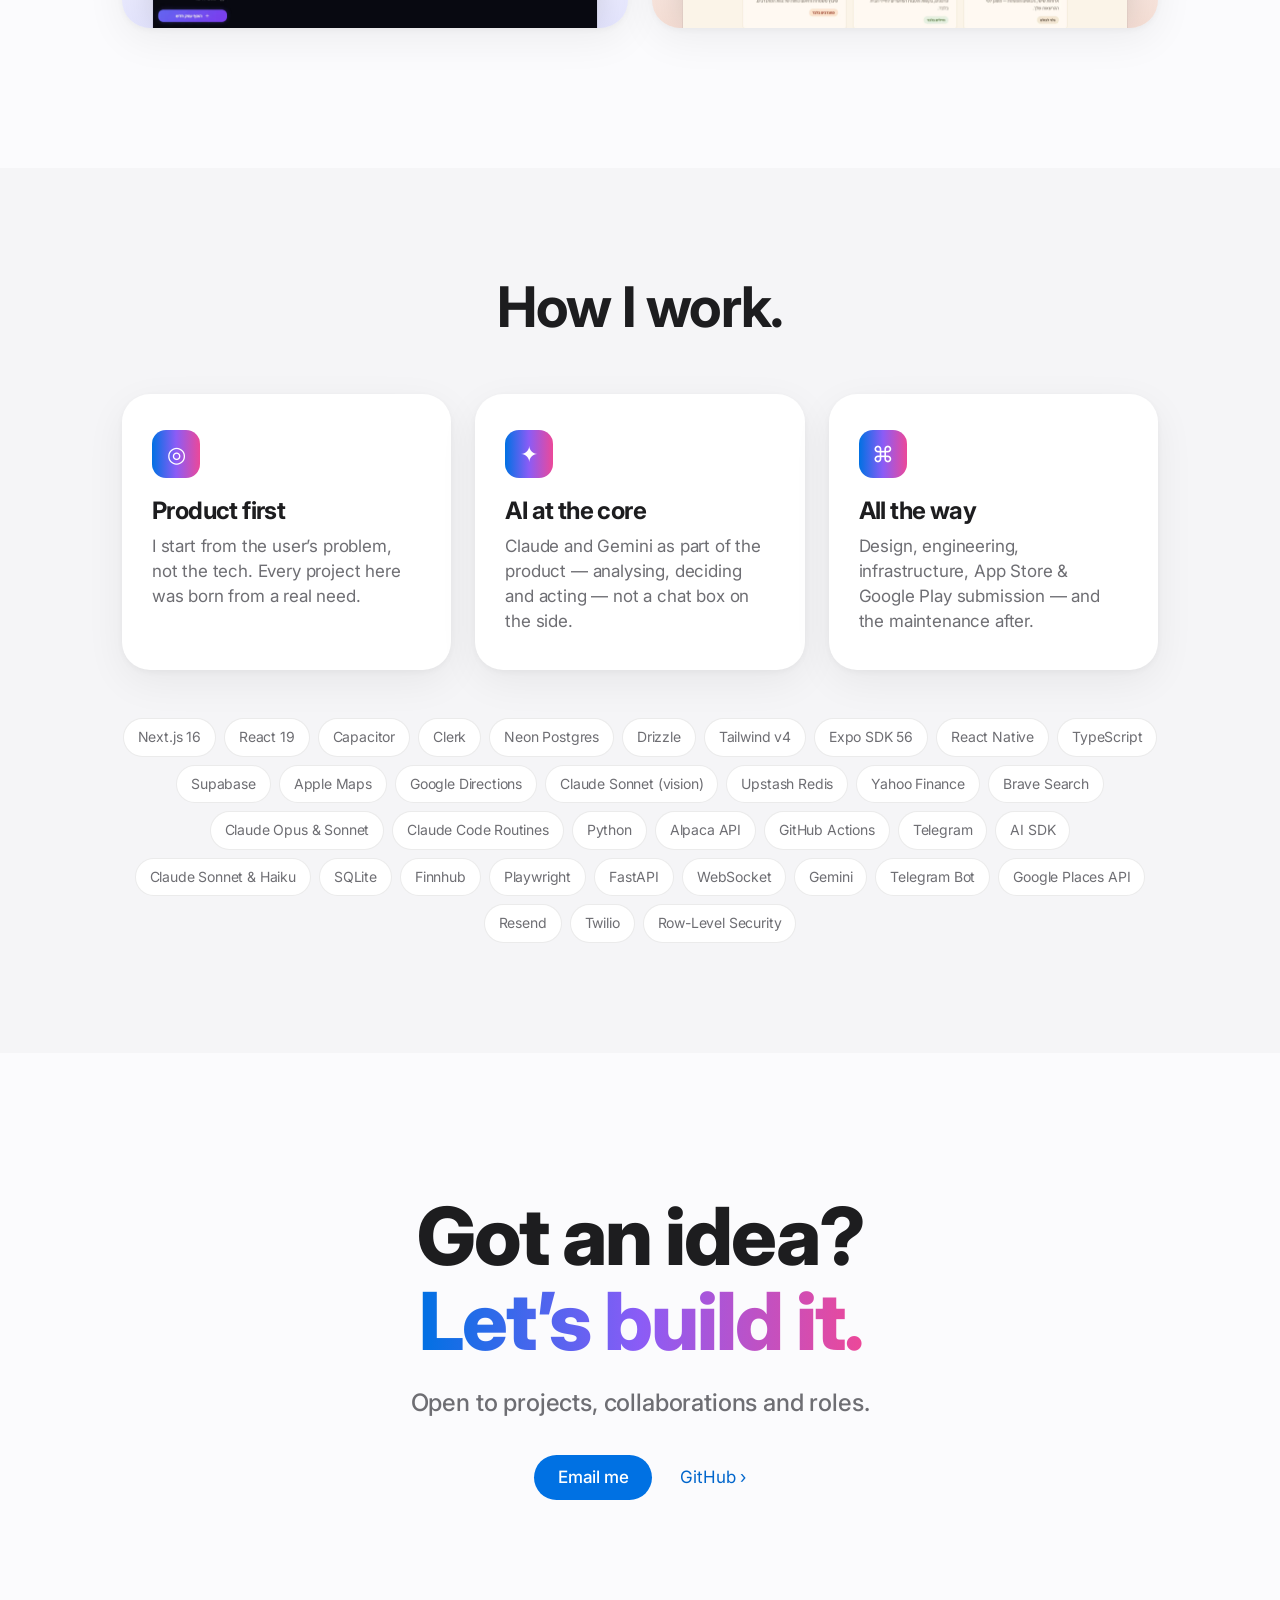
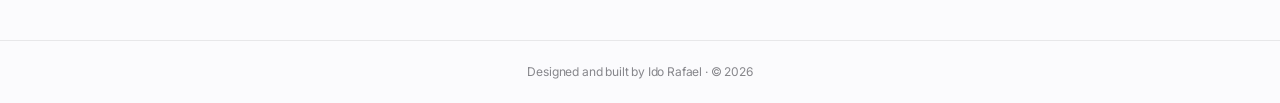
==== commit 6d25dca8: "Add full name; replace Claude Trader screenshot with watchlist & trade reasoning Co-Authored-By: Cla" ====
--- a/index.html
+++ b/index.html
@@ -3,11 +3,11 @@
 <head>
 <meta charset="utf-8">
 <meta name="viewport" content="width=device-width, initial-scale=1, viewport-fit=cover">
-<title>Ido — Portfolio</title>
-<meta name="description" content="Products, apps and AI agents built by Ido — InvestIQ, Co-Drive, StockAI, Claude Trader and more.">
+<title>Ido Rafael — Portfolio</title>
+<meta name="description" content="Products, apps and AI agents built by Ido Rafael — InvestIQ, Co-Drive, StockAI, Claude Trader and more.">
 <meta name="theme-color" content="#fbfbfd" media="(prefers-color-scheme: light)">
 <meta name="theme-color" content="#000000" media="(prefers-color-scheme: dark)">
-<meta property="og:title" content="Ido — Portfolio">
+<meta property="og:title" content="Ido Rafael — Portfolio">
 <meta property="og:description" content="Products, apps and AI agents — from idea to the App Store.">
 <meta property="og:image" content="assets/img/stock-1.webp">
 <link rel="icon" href="assets/favicon.svg" type="image/svg+xml">
@@ -20,7 +20,7 @@
 
 <header class="nav" id="nav">
   <div class="nav-inner">
-    <a href="#top" class="brand" data-i18n="brand">עידו</a>
+    <a href="#top" class="brand" data-i18n="brand">עידו רפאל</a>
     <nav class="nav-links">
       <a href="#work" data-i18n="navWork">עבודות</a>
       <a href="#about" data-i18n="navAbout">אודות</a>
@@ -103,7 +103,7 @@
 </main>
 
 <footer class="foot">
-  <p><span data-i18n="footer">עוצב ונבנה על ידי עידו</span> · © <span id="year"></span></p>
+  <p><span data-i18n="footer">עוצב ונבנה על ידי עידו רפאל</span> · © <span id="year"></span></p>
 </footer>
 
 <!-- Project detail sheet -->
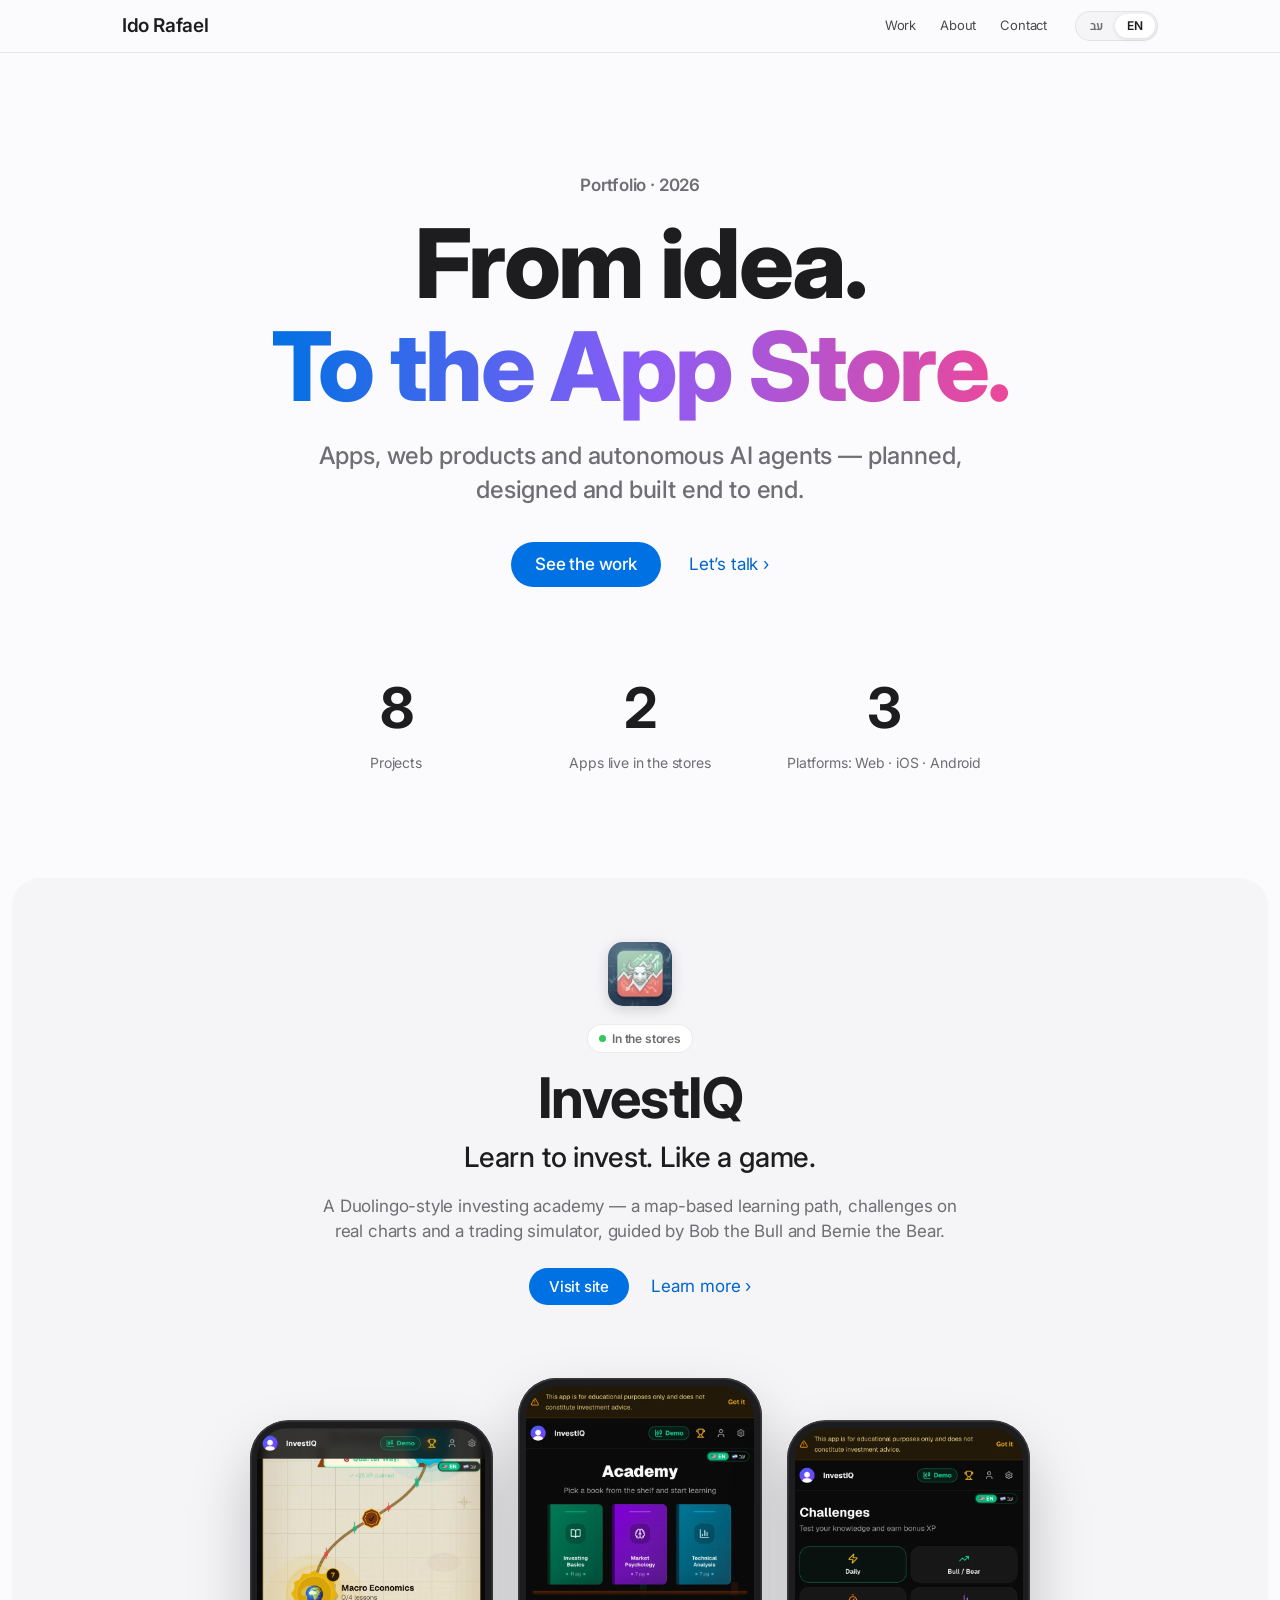
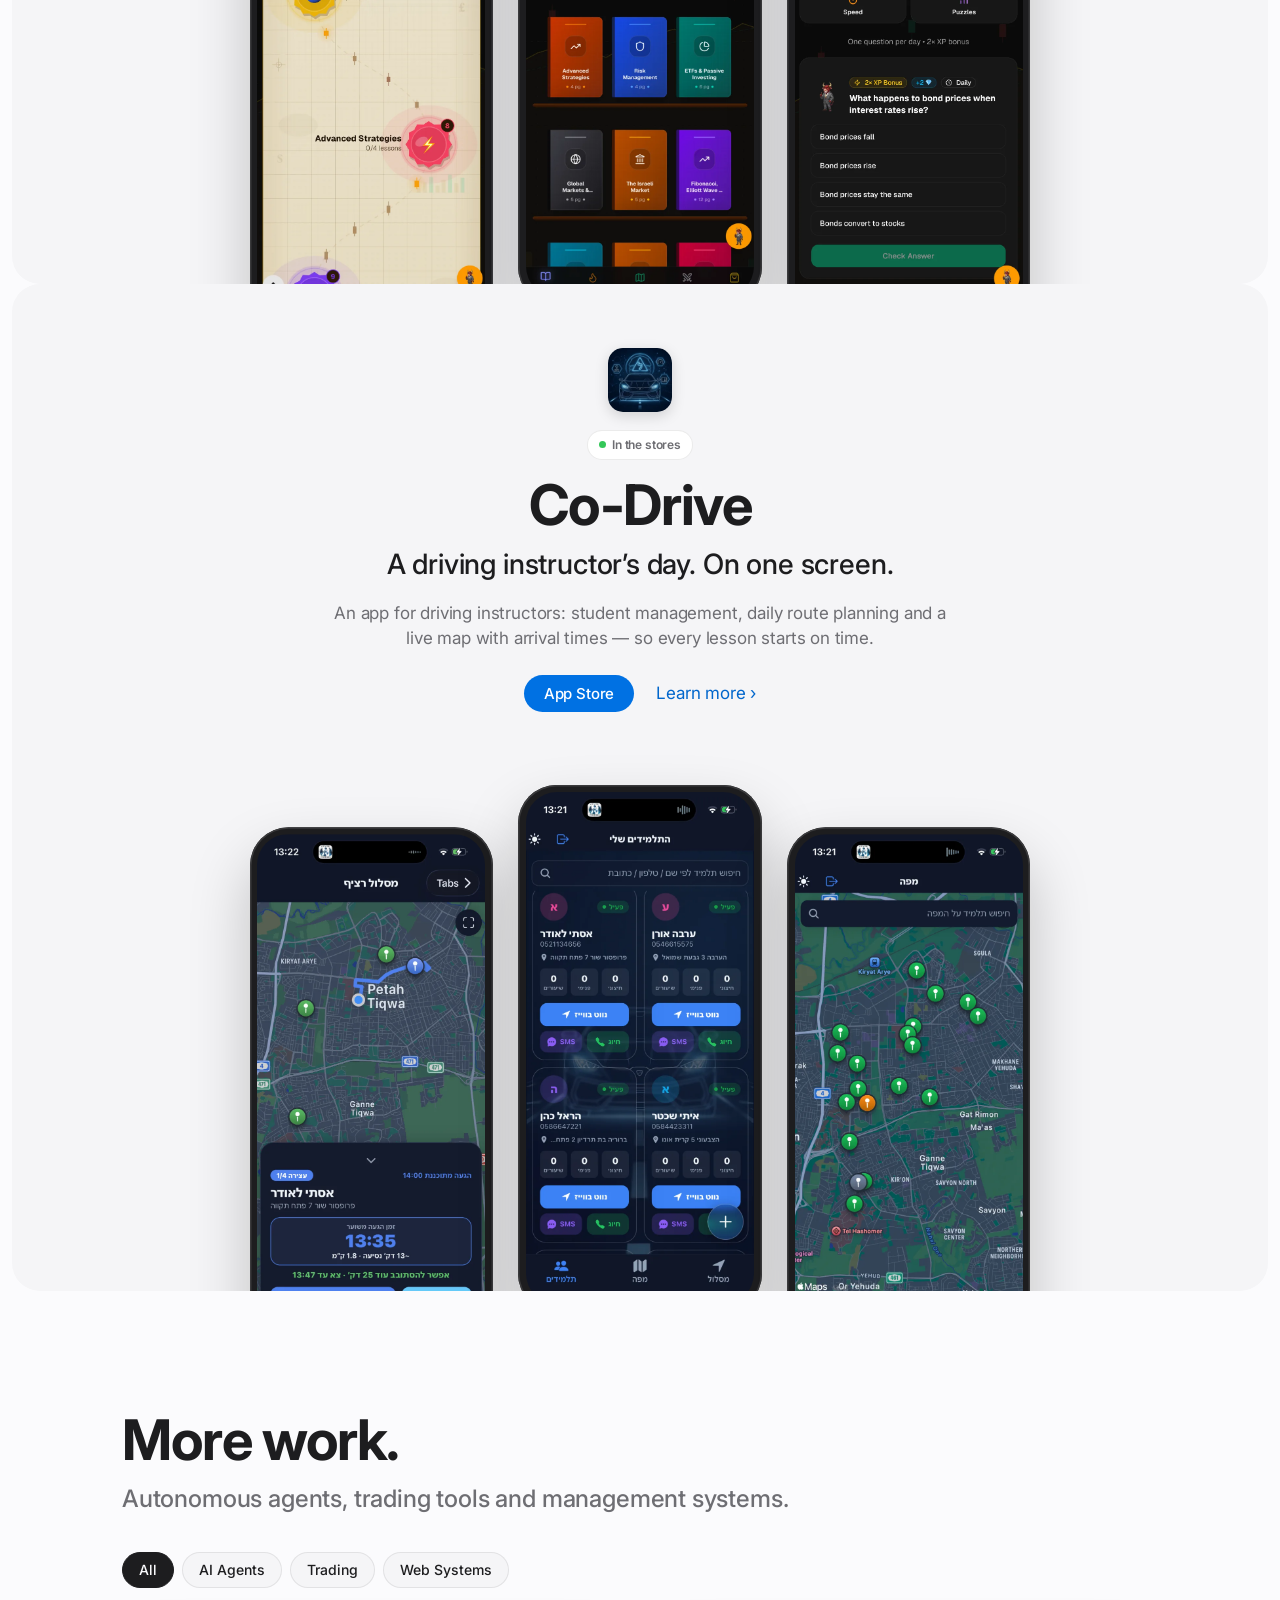
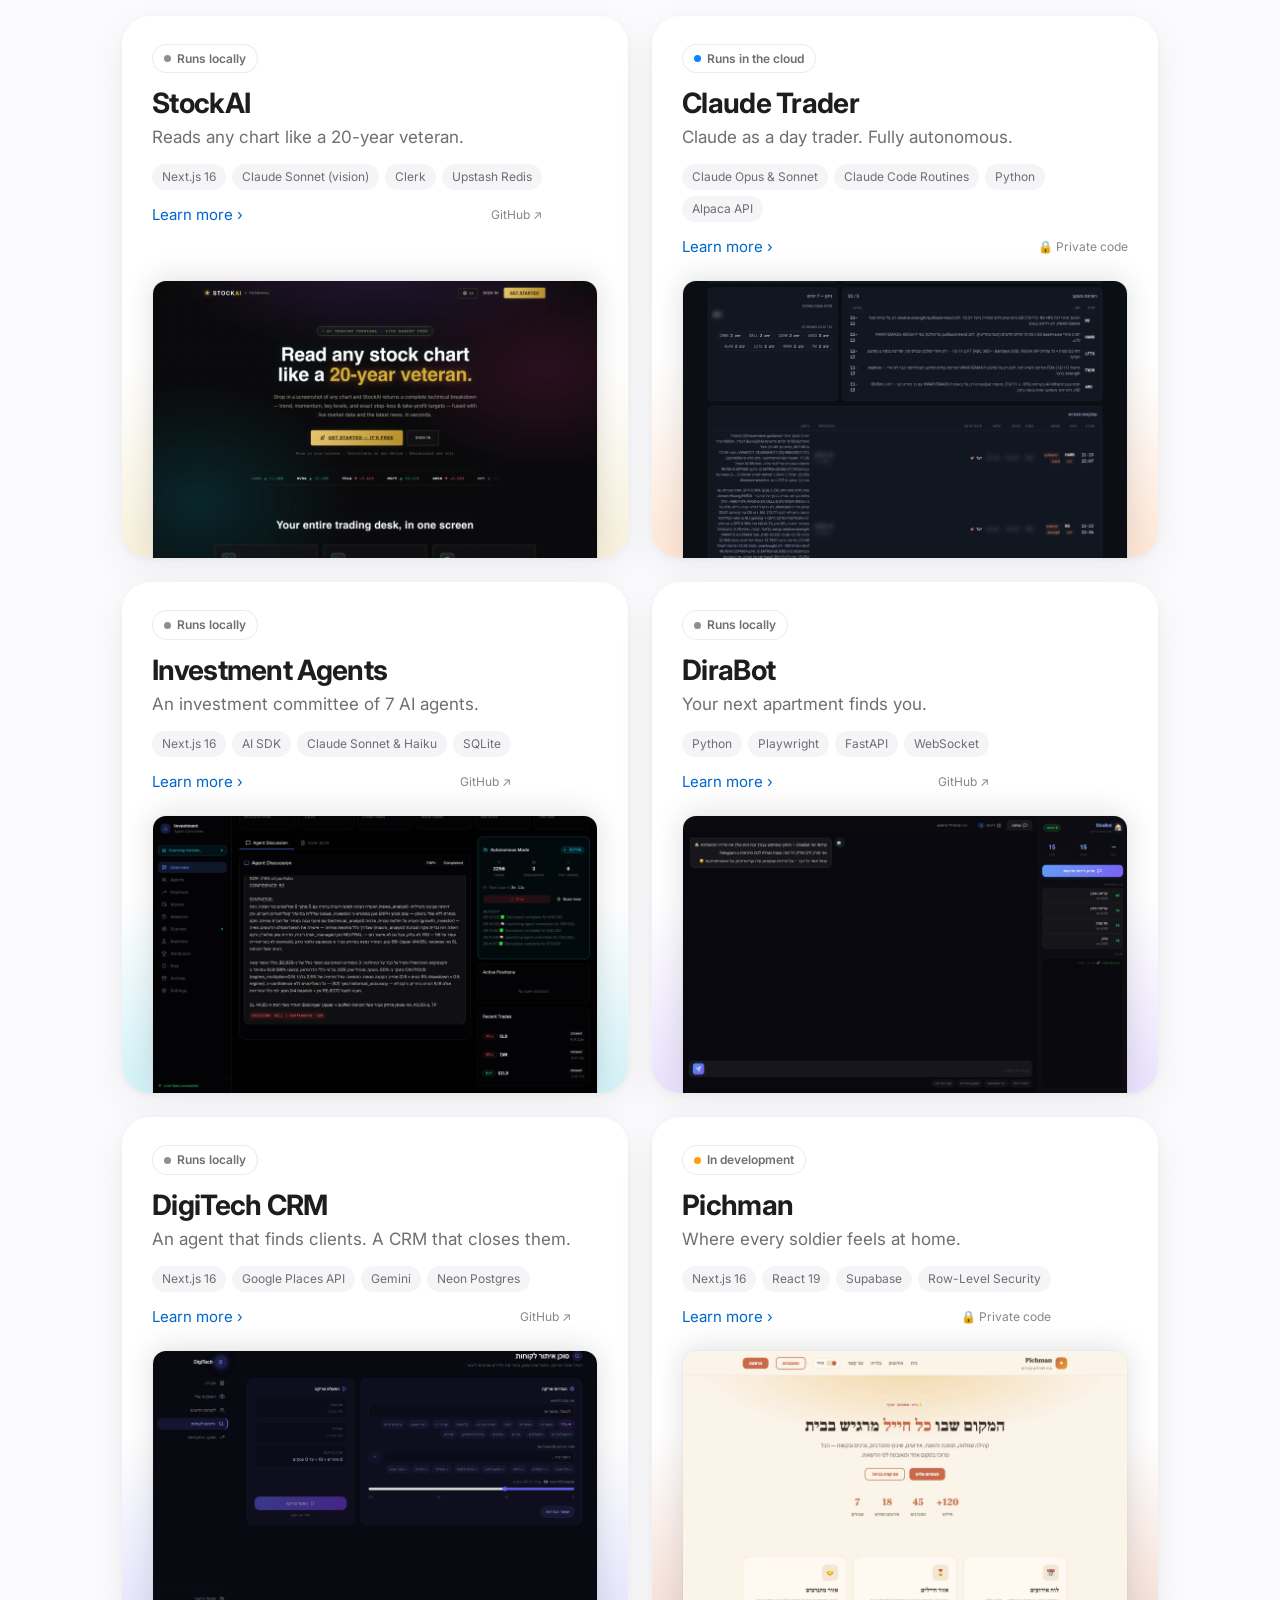
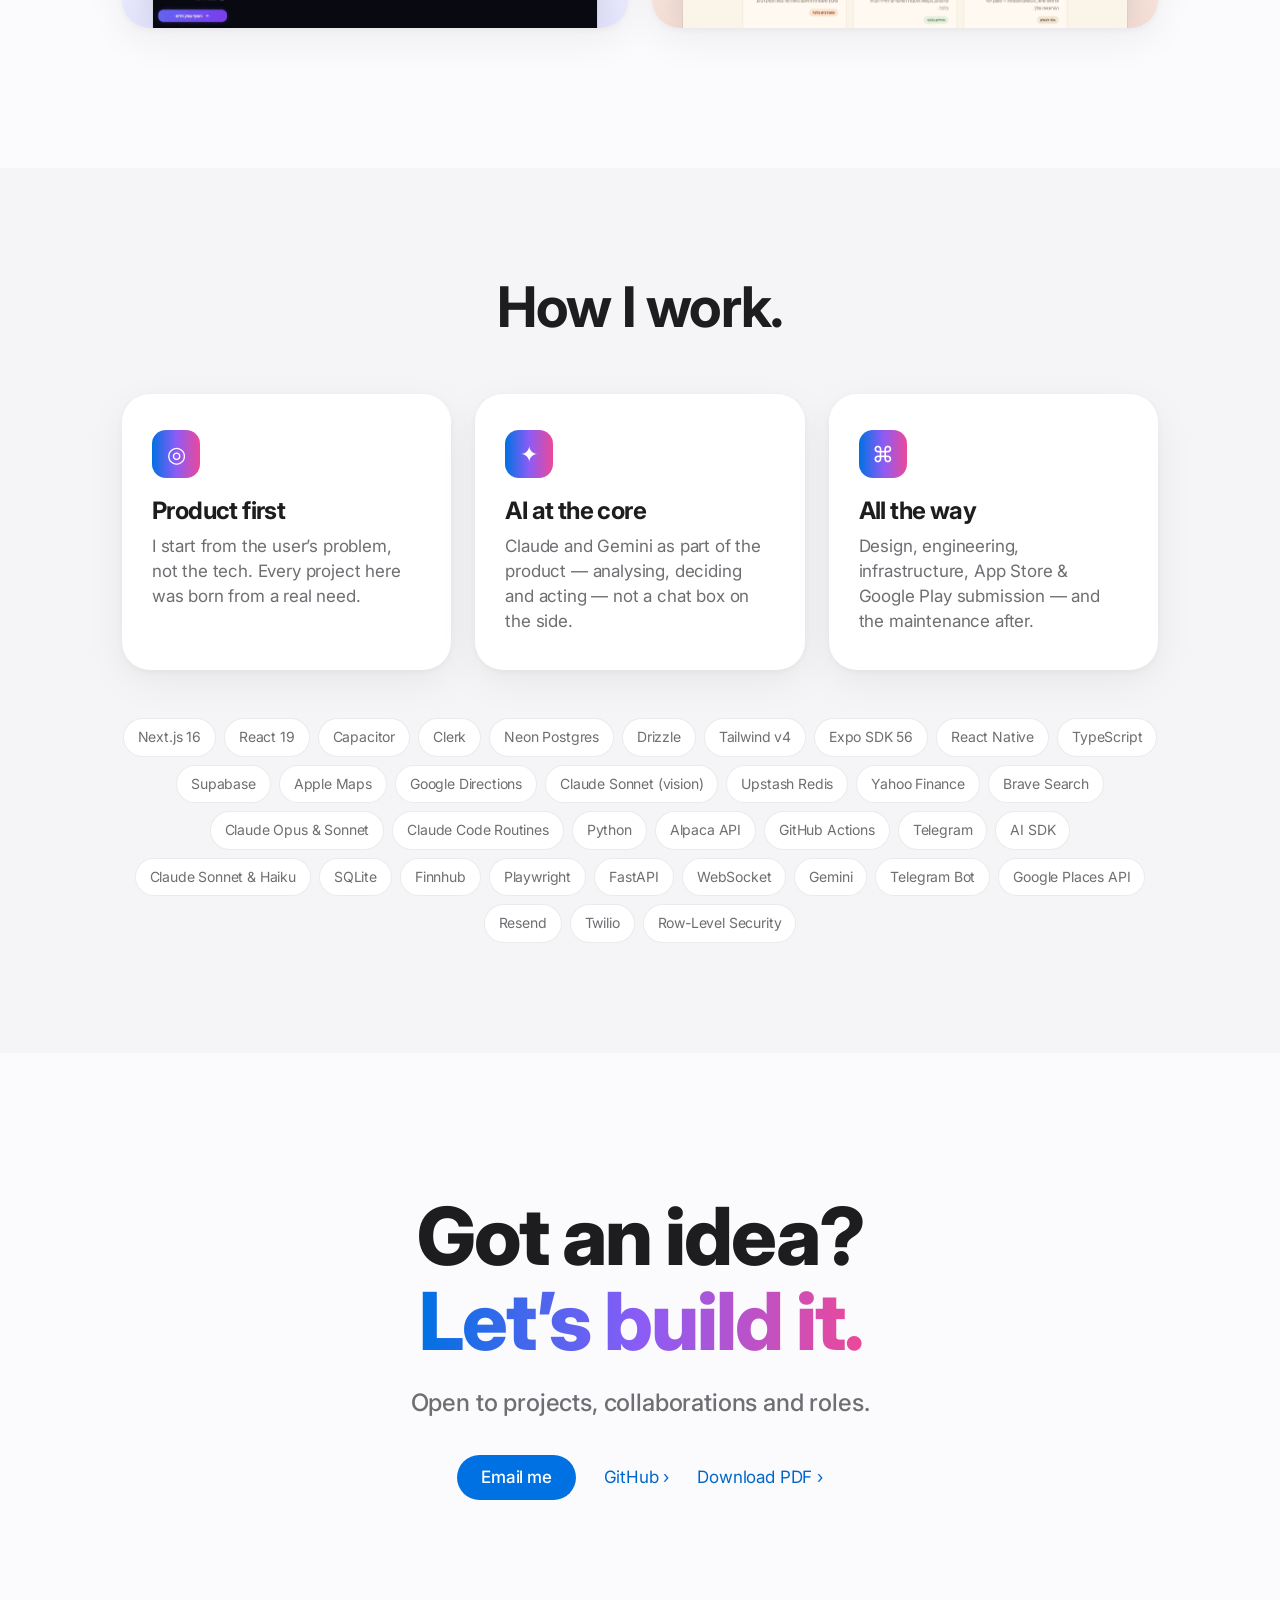
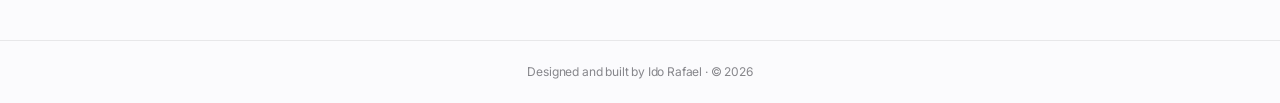
==== commit 9817c405: "Add bilingual PDF export (print.html) and download link; drop duplicate agents image Co-Authored-By:" ====
--- a/index.html
+++ b/index.html
@@ -96,6 +96,7 @@
       <div class="hero-cta">
         <a class="btn btn-primary" href="mailto:idorl1203@gmail.com" data-i18n="contactMail">שליחת מייל</a>
         <a class="btn-link" href="https://github.com/idorl1203-zaid" target="_blank" rel="noopener">GitHub <span class="chev">›</span></a>
+        <a class="btn-link" id="pdf-link" href="Ido-Rafael-Portfolio-HE.pdf" download><span data-i18n="pdf">הורדת PDF</span> <span class="chev">›</span></a>
       </div>
     </div>
   </section>
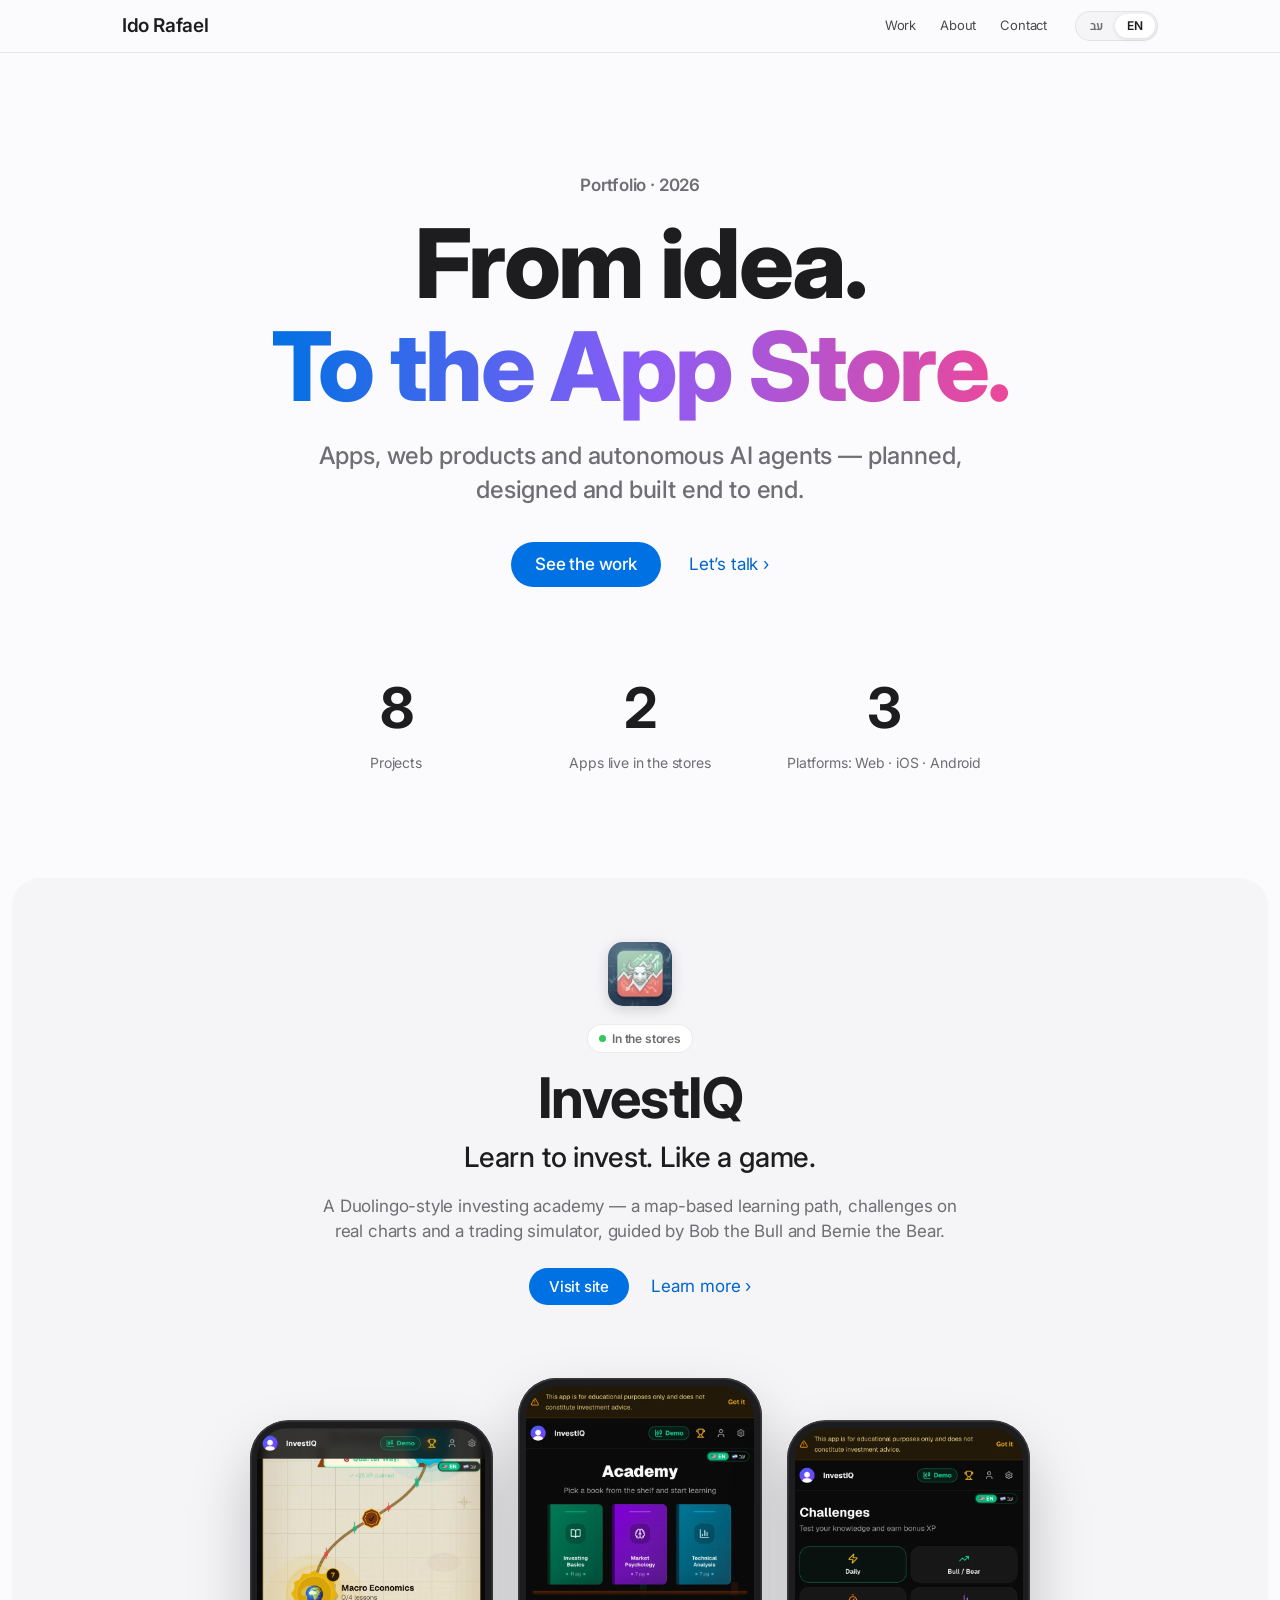
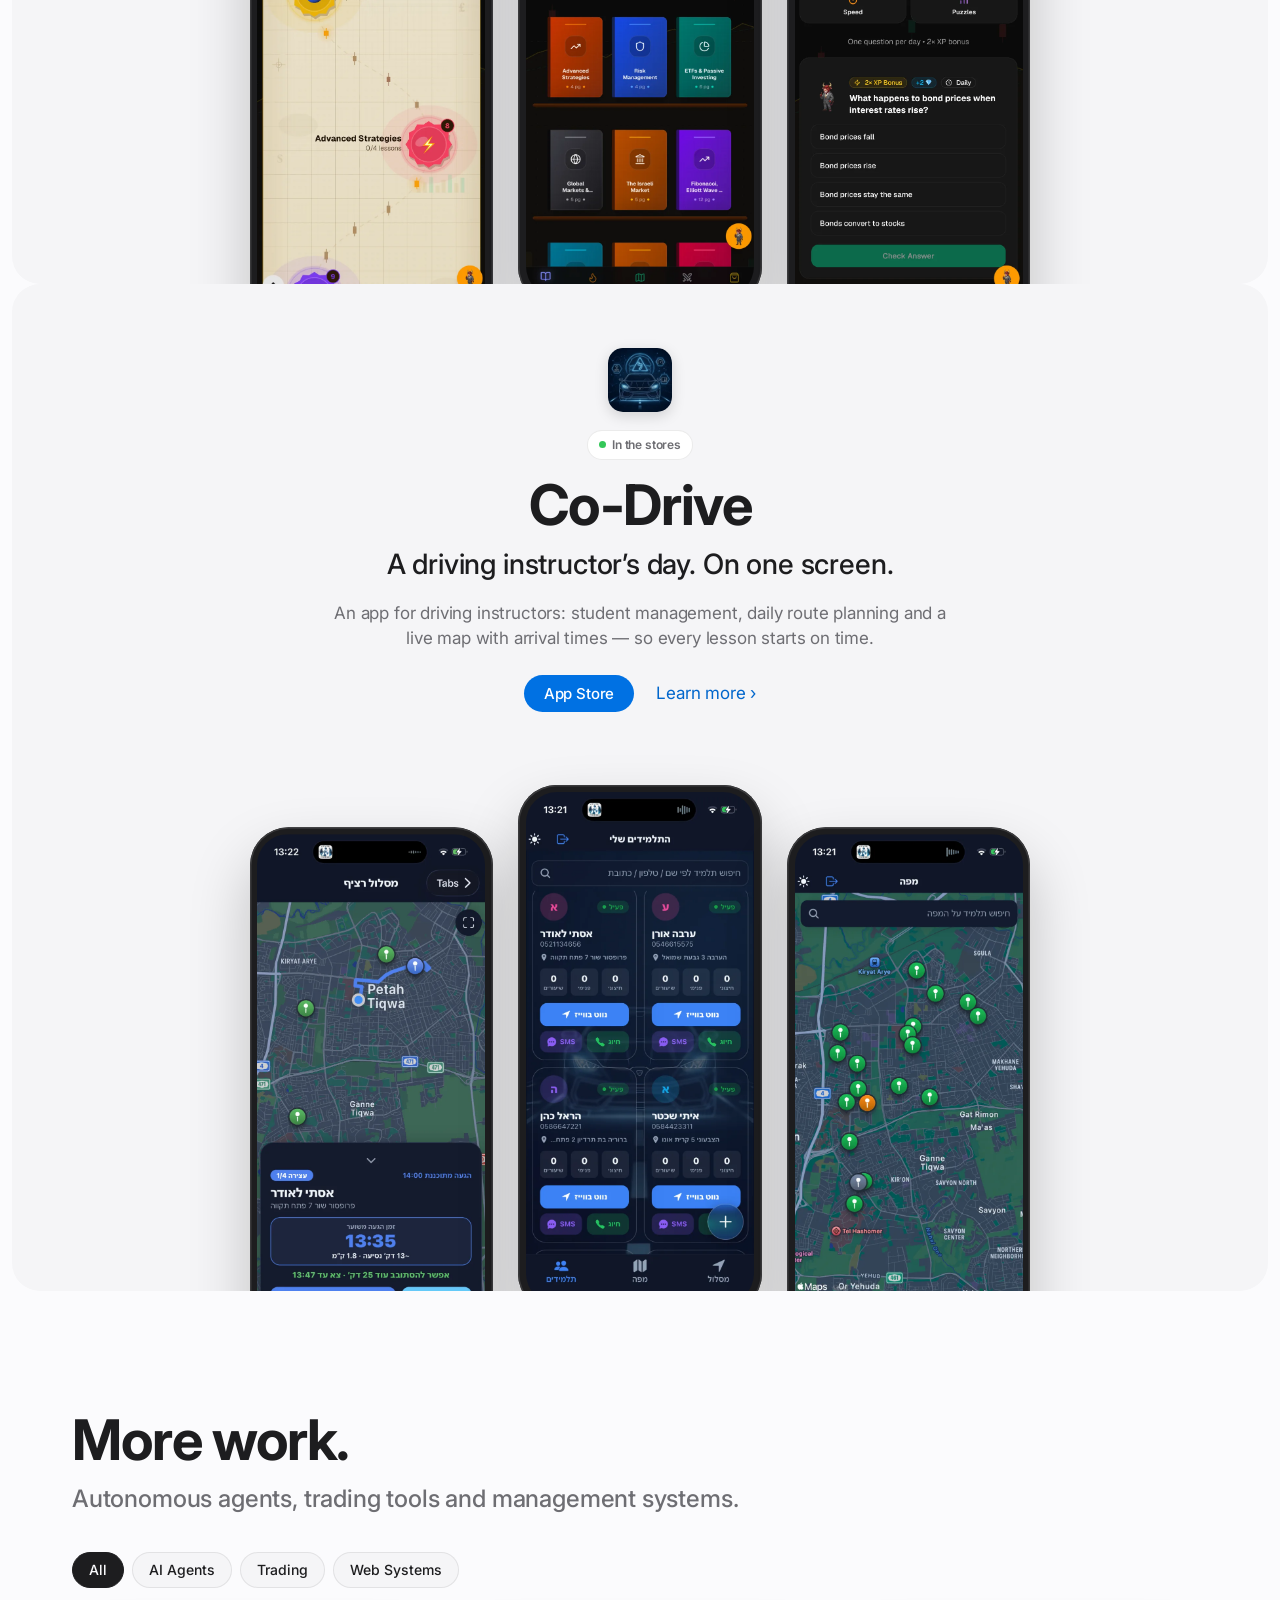
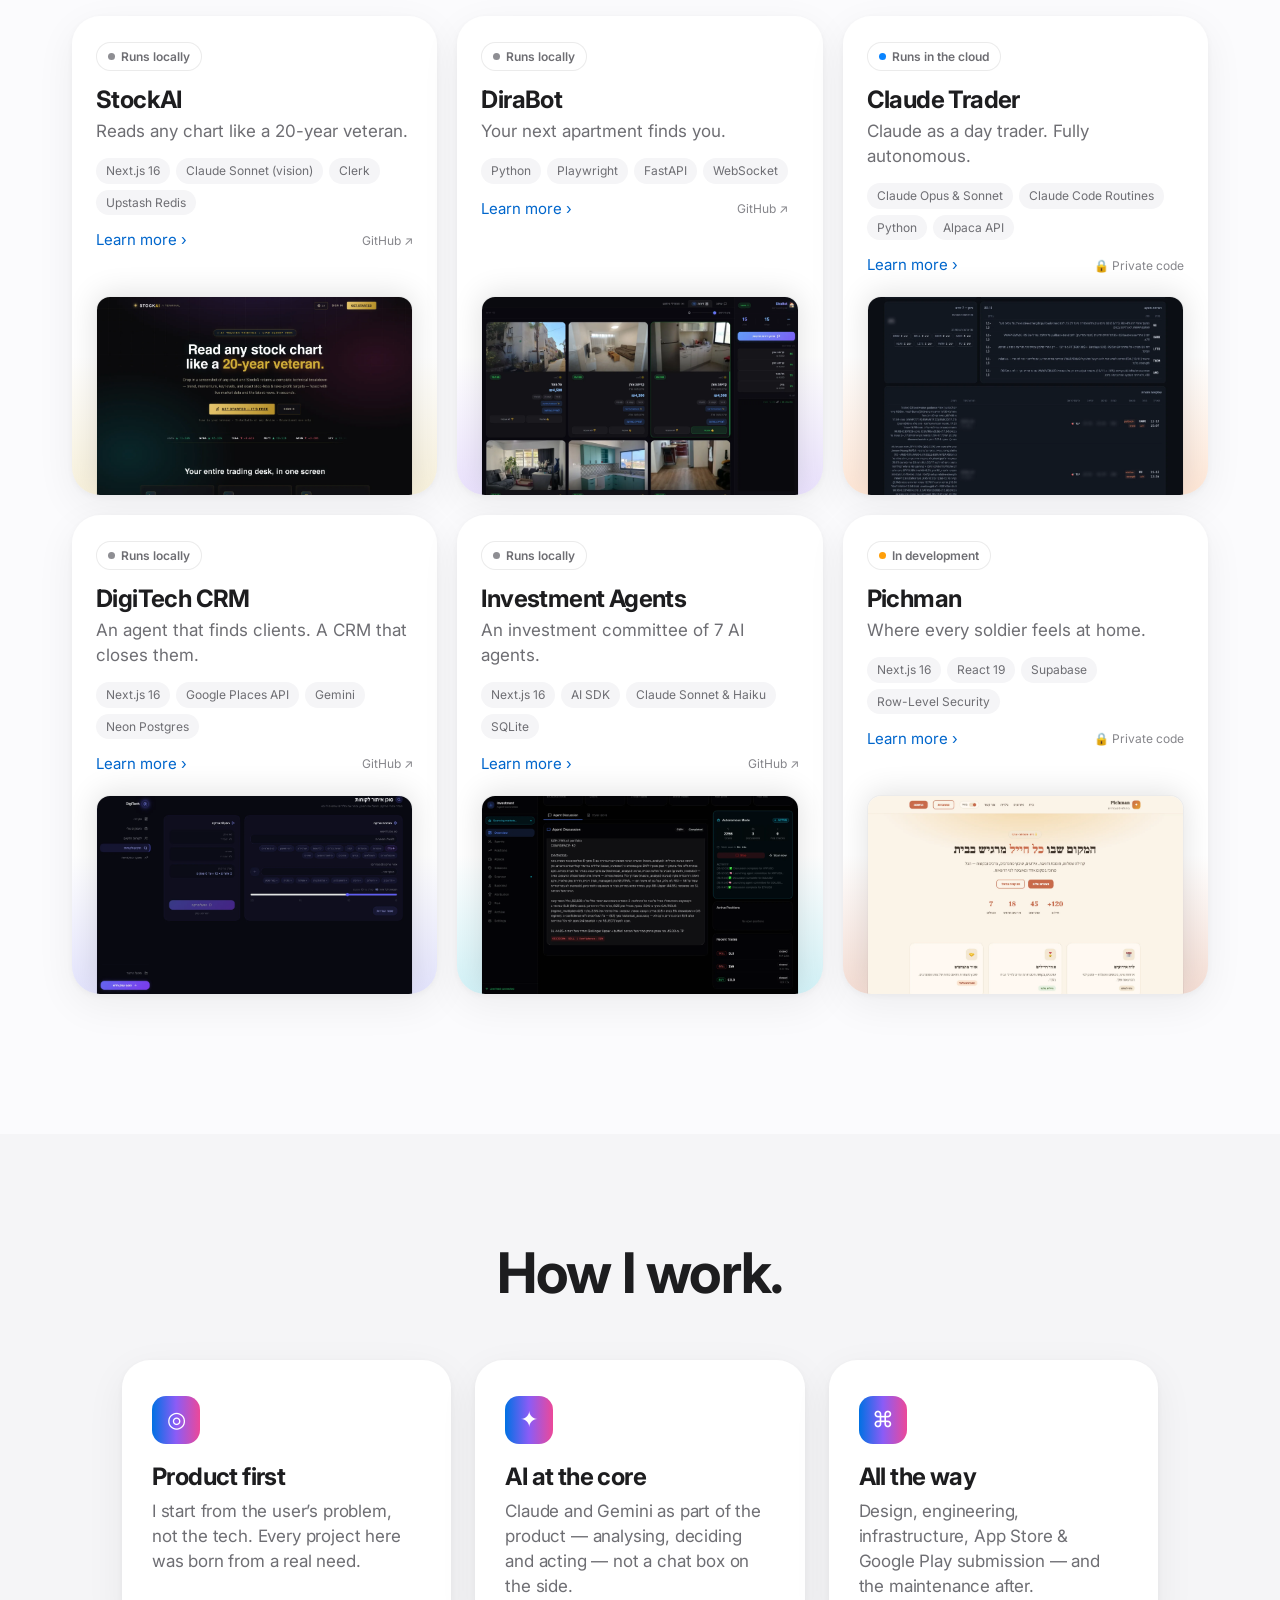
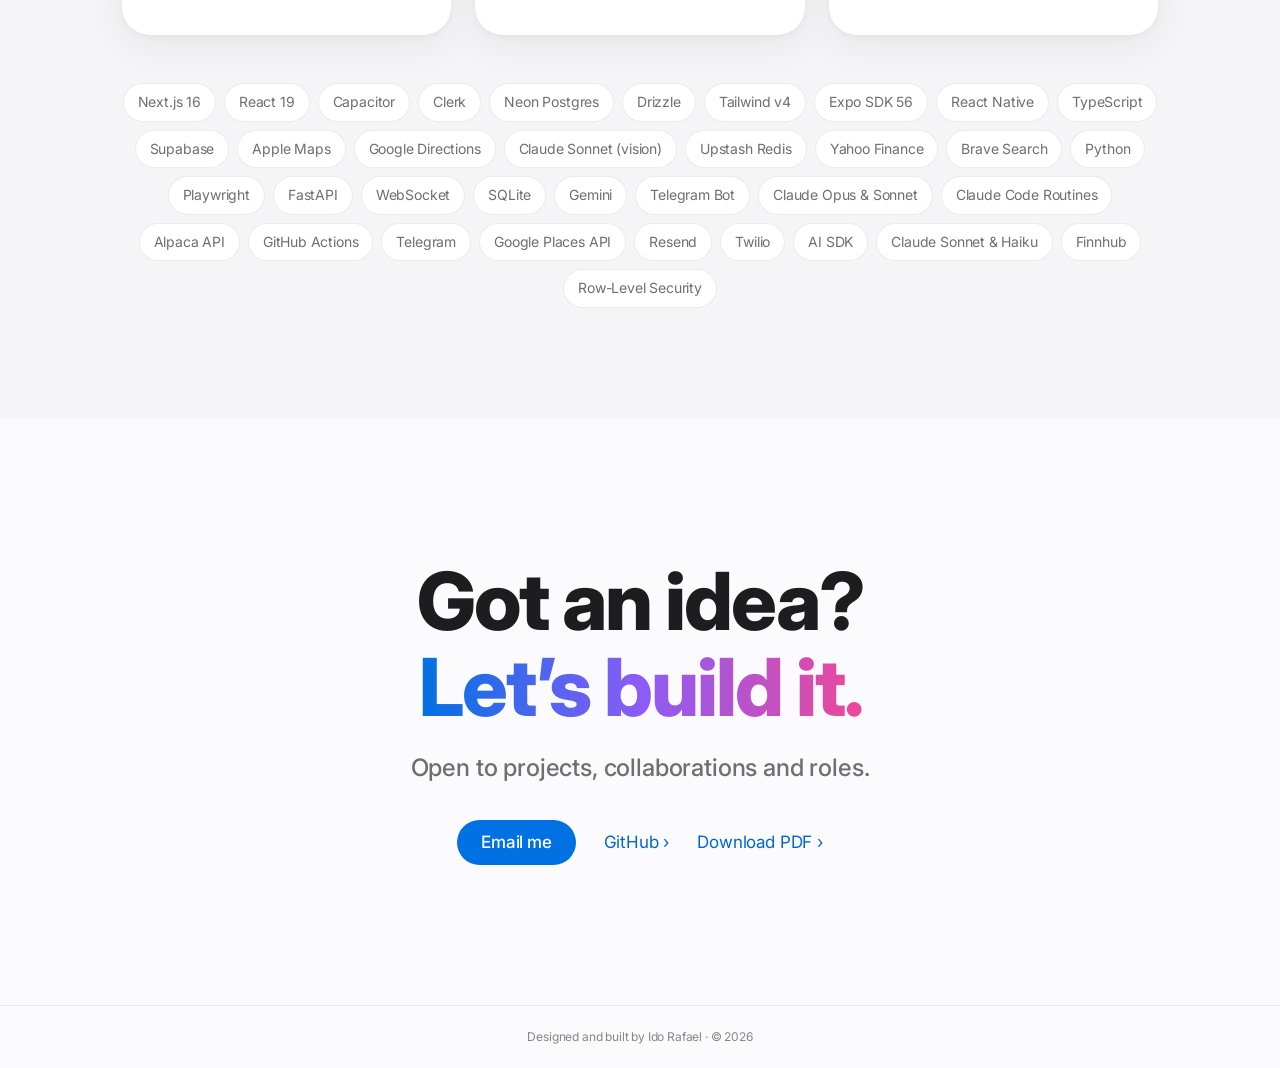
==== commit 0ae15fe6: "Open contact button in Gmail compose instead of mailto Co-Authored-By: Claude Opus 5.5 <noreply@anth" ====
--- a/index.html
+++ b/index.html
@@ -94,7 +94,7 @@
       <h2 data-i18n-html="contactTitle">יש לך רעיון?<br><span class="grad">בוא נבנה אותו.</span></h2>
       <p class="lead" data-i18n="contactLead">פתוח לפרויקטים, שיתופי פעולה ותפקידים.</p>
       <div class="hero-cta">
-        <a class="btn btn-primary" href="mailto:idorl1203@gmail.com" data-i18n="contactMail">שליחת מייל</a>
+        <a class="btn btn-primary" href="https://mail.google.com/mail/?view=cm&fs=1&to=idorl1203@gmail.com" target="_blank" rel="noopener" data-i18n="contactMail">שליחת מייל</a>
         <a class="btn-link" href="https://github.com/idorl1203-zaid" target="_blank" rel="noopener">GitHub <span class="chev">›</span></a>
         <a class="btn-link" id="pdf-link" href="Ido-Rafael-Portfolio-HE.pdf" download><span data-i18n="pdf">הורדת PDF</span> <span class="chev">›</span></a>
       </div>
--- a/styles.css
+++ b/styles.css
@@ -152,7 +152,7 @@
 .status-pill[data-s="cloud"] { --dot: #0a84ff; }
 
 /* ───────── Work grid ───────── */
-.work { max-width: 1080px; margin: 0 auto; padding: 120px 22px 40px; }
+.work { max-width: 1180px; margin: 0 auto; padding: 120px 22px 40px; }
 .section-head h2 { font-size: clamp(40px, 6vw, 56px); }
 .section-head p { color: var(--text-2); font-size: clamp(19px, 2.2vw, 24px); margin-top: 10px; font-weight: 500; }
 .filters { display: flex; gap: 8px; flex-wrap: wrap; margin: 36px 0 28px; }
@@ -163,7 +163,7 @@
 }
 .chip:hover { border-color: var(--text-3); }
 .chip[aria-selected="true"] { background: var(--text); color: var(--bg); border-color: var(--text); }
-.grid { display: grid; grid-template-columns: repeat(2, minmax(0, 1fr)); gap: 24px; }
+.grid { display: grid; grid-template-columns: repeat(3, minmax(0, 1fr)); gap: 20px; }
 .card {
   background: var(--card); border-radius: var(--radius); overflow: hidden; cursor: pointer;
   box-shadow: var(--shadow); text-align: start; border: 0; padding: 0; font: inherit; color: inherit;
@@ -172,11 +172,11 @@
 }
 .card:hover { transform: translateY(-4px) scale(1.01); box-shadow: var(--shadow-hover); }
 .card.hidden { display: none; }
-.card-body { padding: 28px 30px 22px; }
-.card h3 { font-size: 28px; }
+.card-body { padding: 26px 24px 20px; }
+.card h3 { font-size: 24px; }
 .card .tagline { color: var(--text-2); font-size: 17px; margin-top: 6px; }
 .card-media {
-  margin-top: auto; padding: 0 30px; position: relative;
+  margin-top: auto; padding: 0 24px; position: relative;
   background: linear-gradient(180deg, transparent 30%, color-mix(in srgb, var(--accent) 18%, transparent) 100%);
 }
 .card-media img {
@@ -270,8 +270,11 @@
 }
 
 /* ───────── Responsive ───────── */
+@media (max-width: 980px) {
+  .grid { grid-template-columns: 1fr; max-width: 560px; margin-inline: auto; }
+}
 @media (max-width: 860px) {
-  .grid, .pillars { grid-template-columns: 1fr; }
+  .pillars { grid-template-columns: 1fr; }
   .sheet-cols { grid-template-columns: 1fr; gap: 28px; }
 }
 @media (max-width: 600px) {
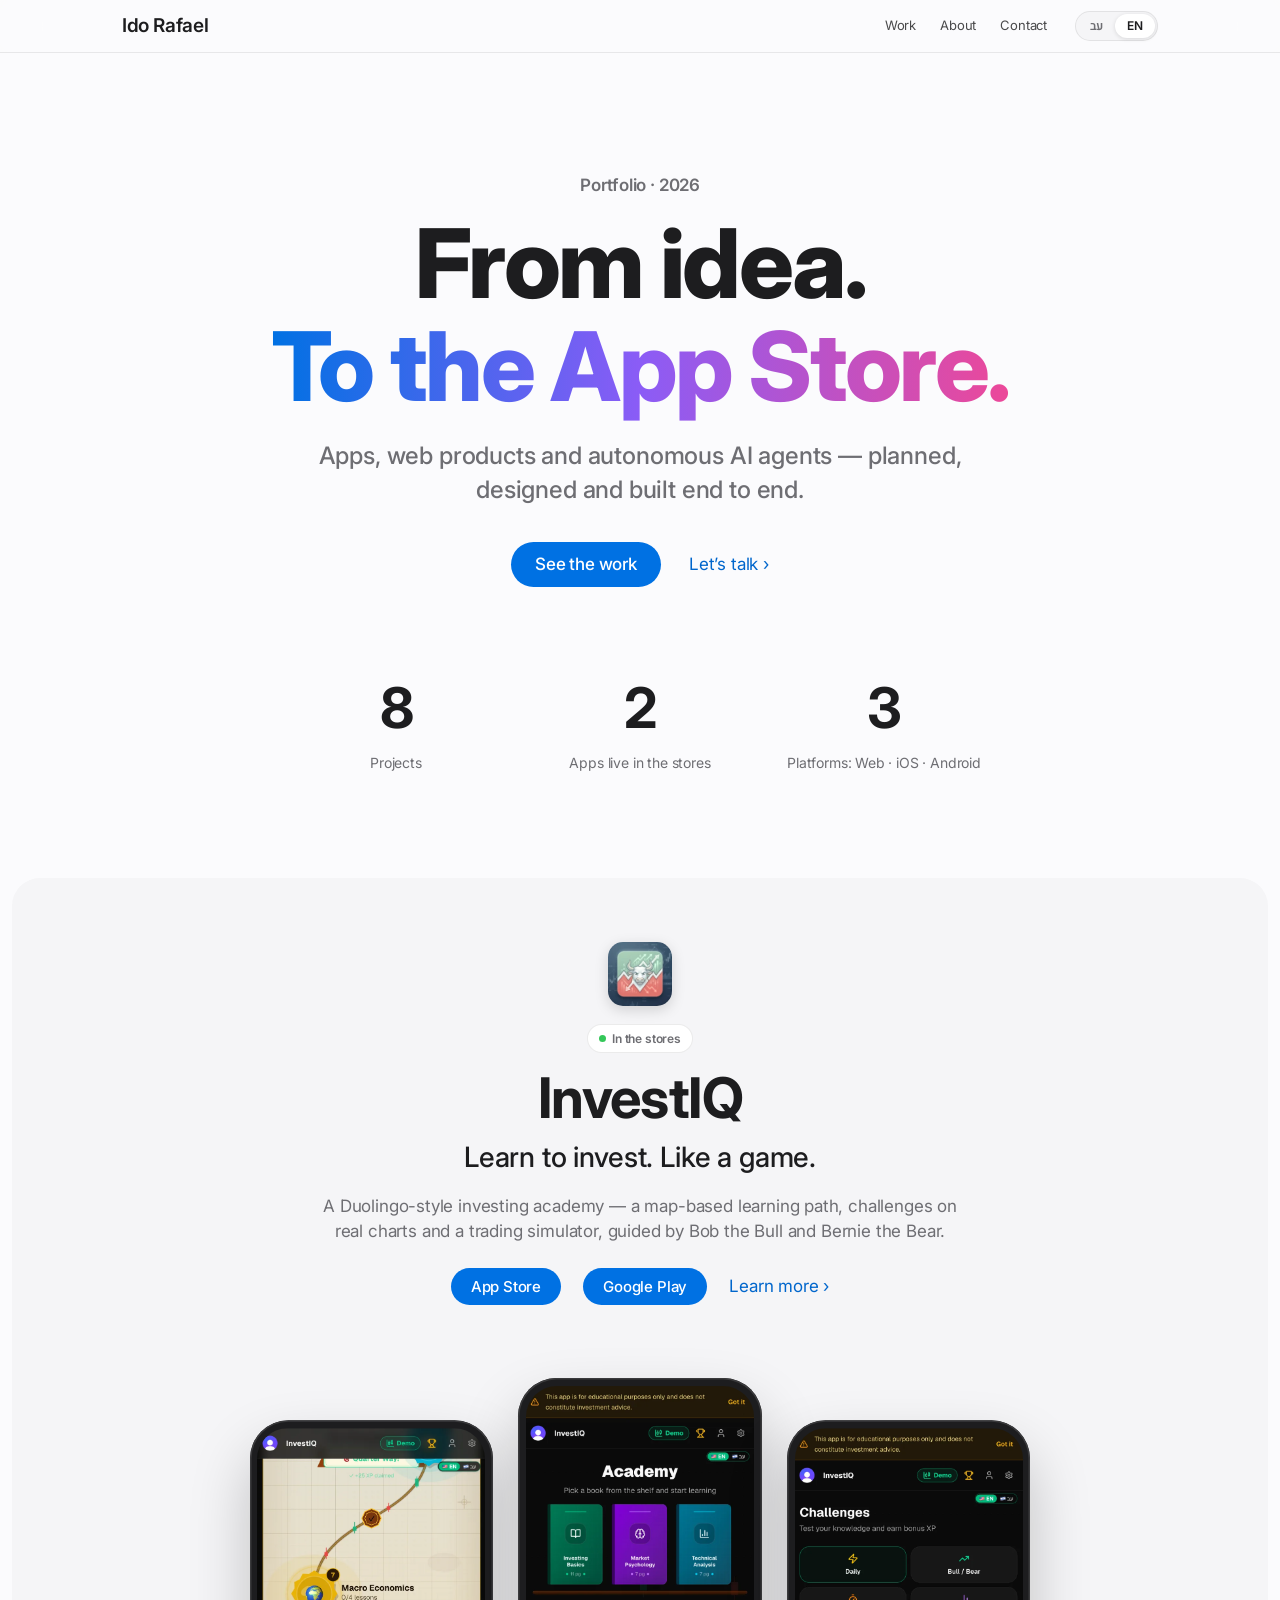
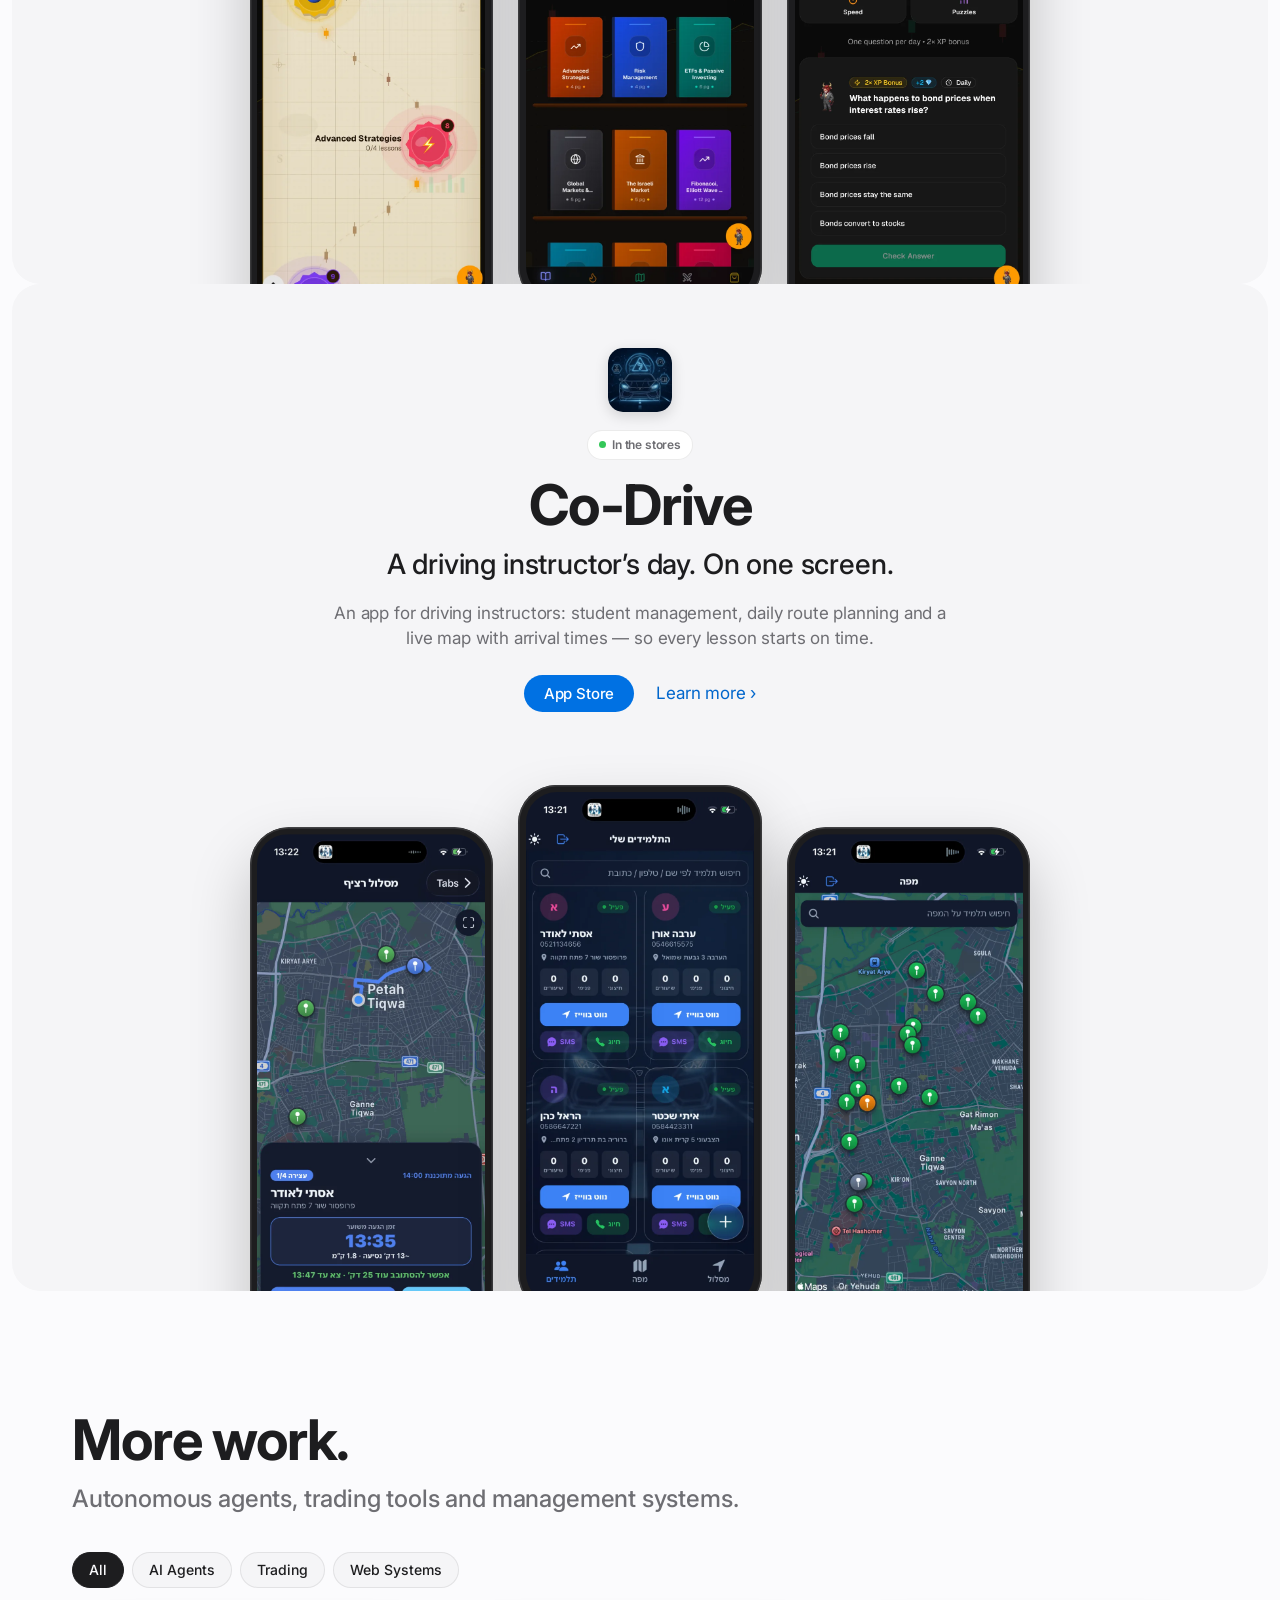
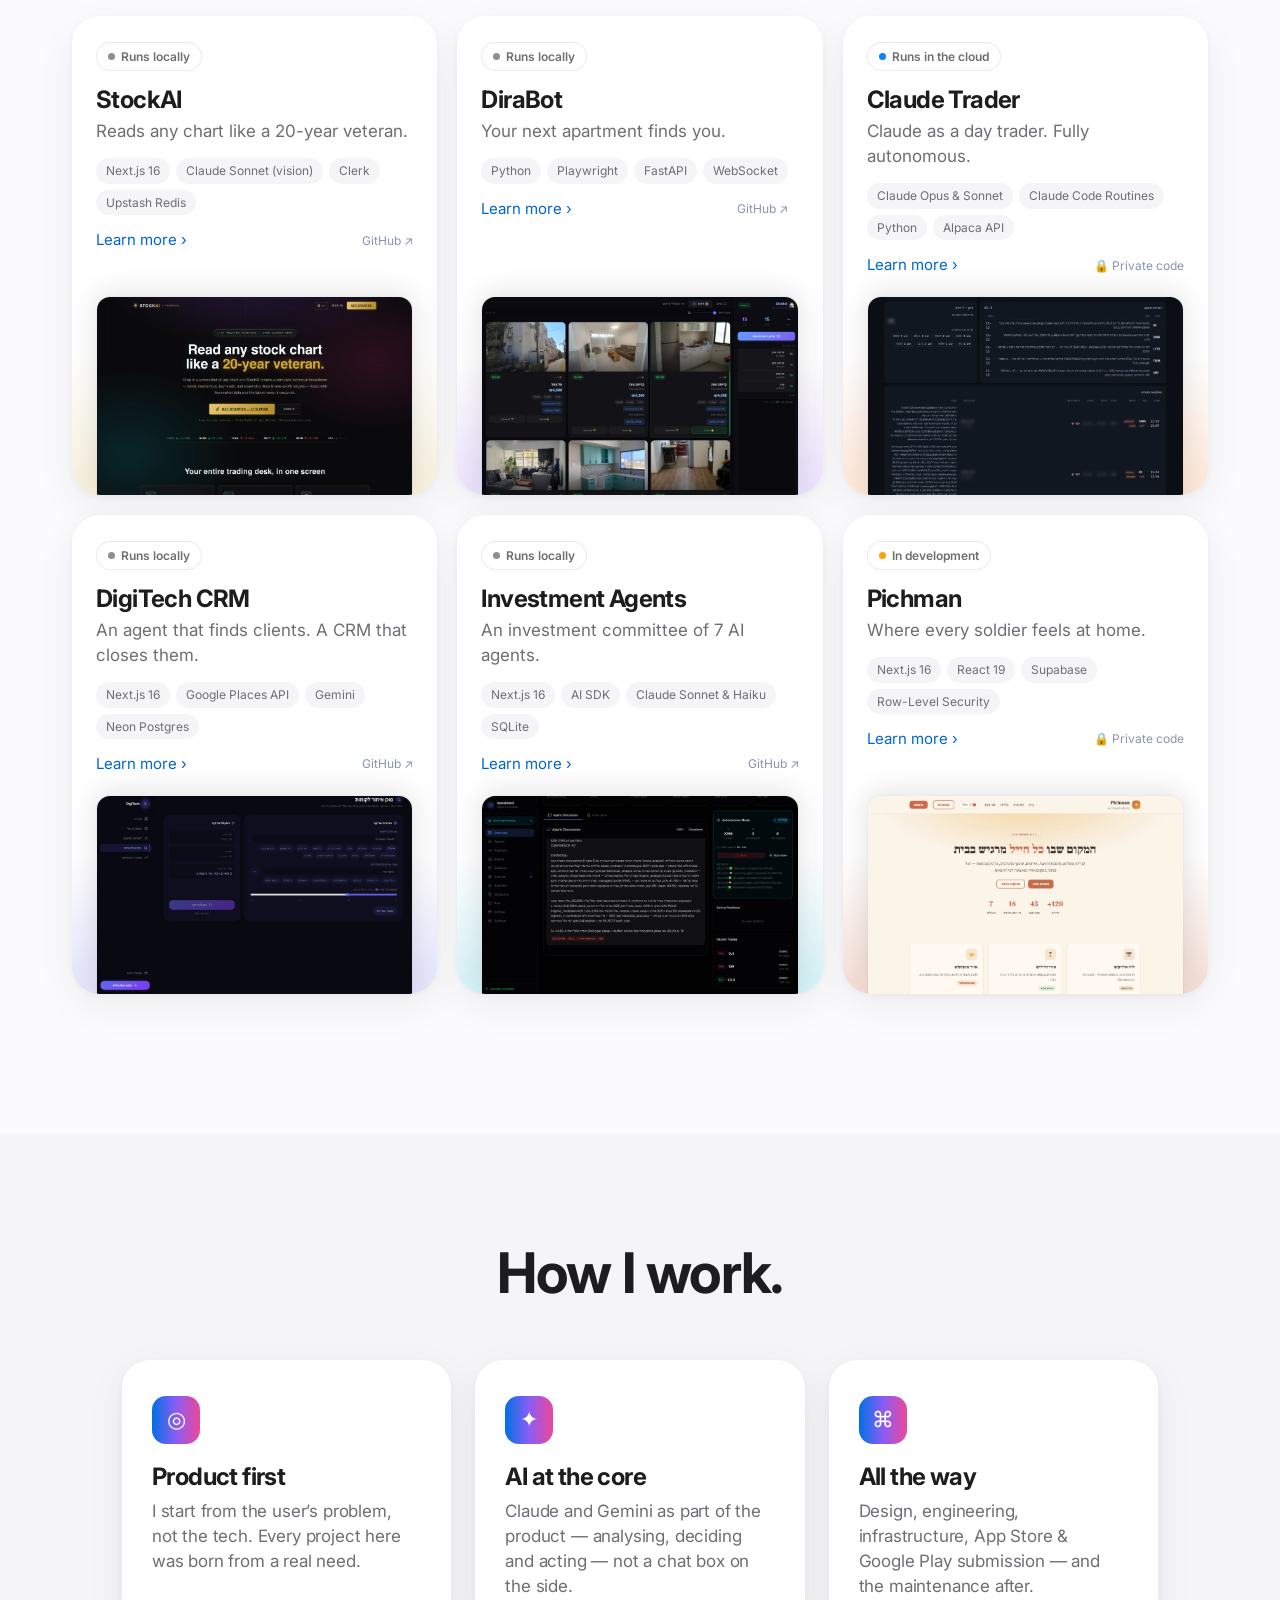
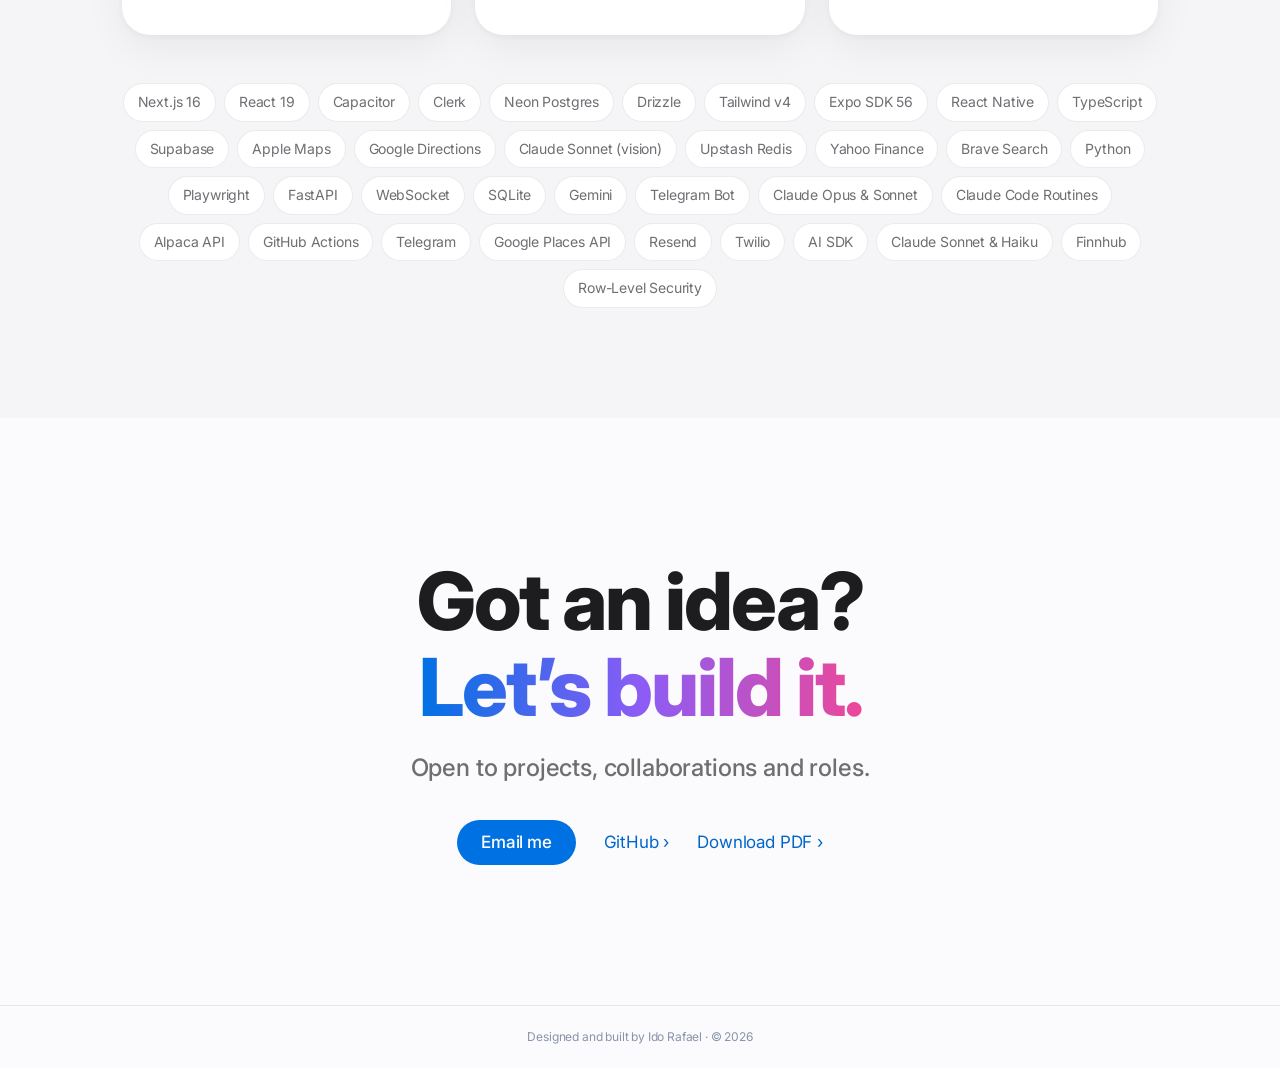
==== commit cdb55871: "Dark theme: deep navy background instead of pure black Co-Authored-By: Claude Opus 5.5 <noreply@anth" ====
--- a/index.html
+++ b/index.html
@@ -6,7 +6,7 @@
 <title>Ido Rafael — Portfolio</title>
 <meta name="description" content="Products, apps and AI agents built by Ido Rafael — InvestIQ, Co-Drive, StockAI, Claude Trader and more.">
 <meta name="theme-color" content="#fbfbfd" media="(prefers-color-scheme: light)">
-<meta name="theme-color" content="#000000" media="(prefers-color-scheme: dark)">
+<meta name="theme-color" content="#0b1424" media="(prefers-color-scheme: dark)">
 <meta property="og:title" content="Ido Rafael — Portfolio">
 <meta property="og:description" content="Products, apps and AI agents — from idea to the App Store.">
 <meta property="og:image" content="assets/img/stock-1.webp">
--- a/styles.css
+++ b/styles.css
@@ -5,7 +5,7 @@
   --card: #ffffff;
   --text: #1d1d1f;
   --text-2: #6e6e73;
-  --text-3: #86868b;
+  --text-3: #8794ab;
   --line: rgba(0, 0, 0, .08);
   --link: #0066cc;
   --btn: #0071e3;
@@ -20,17 +20,17 @@
 }
 @media (prefers-color-scheme: dark) {
   :root {
-    --bg: #000000;
-    --bg-alt: #0b0b0d;
-    --card: #161617;
+    --bg: #0b1424;
+    --bg-alt: #101c31;
+    --card: #16243d;
     --text: #f5f5f7;
-    --text-2: #a1a1a6;
-    --text-3: #86868b;
+    --text-2: #a7b2c6;
+    --text-3: #8794ab;
     --line: rgba(255, 255, 255, .10);
     --link: #2997ff;
     --btn: #0071e3;
     --btn-hover: #0a84ff;
-    --nav-bg: rgba(22, 22, 23, .72);
+    --nav-bg: rgba(11, 20, 36, .72);
     --shadow: 0 0 0 1px rgba(255,255,255,.06);
     --shadow-hover: 0 0 0 1px rgba(255,255,255,.14), 0 24px 60px rgba(0,0,0,.6);
     --grad: linear-gradient(90deg, #2997ff 0%, #a78bfa 50%, #f472b6 100%);
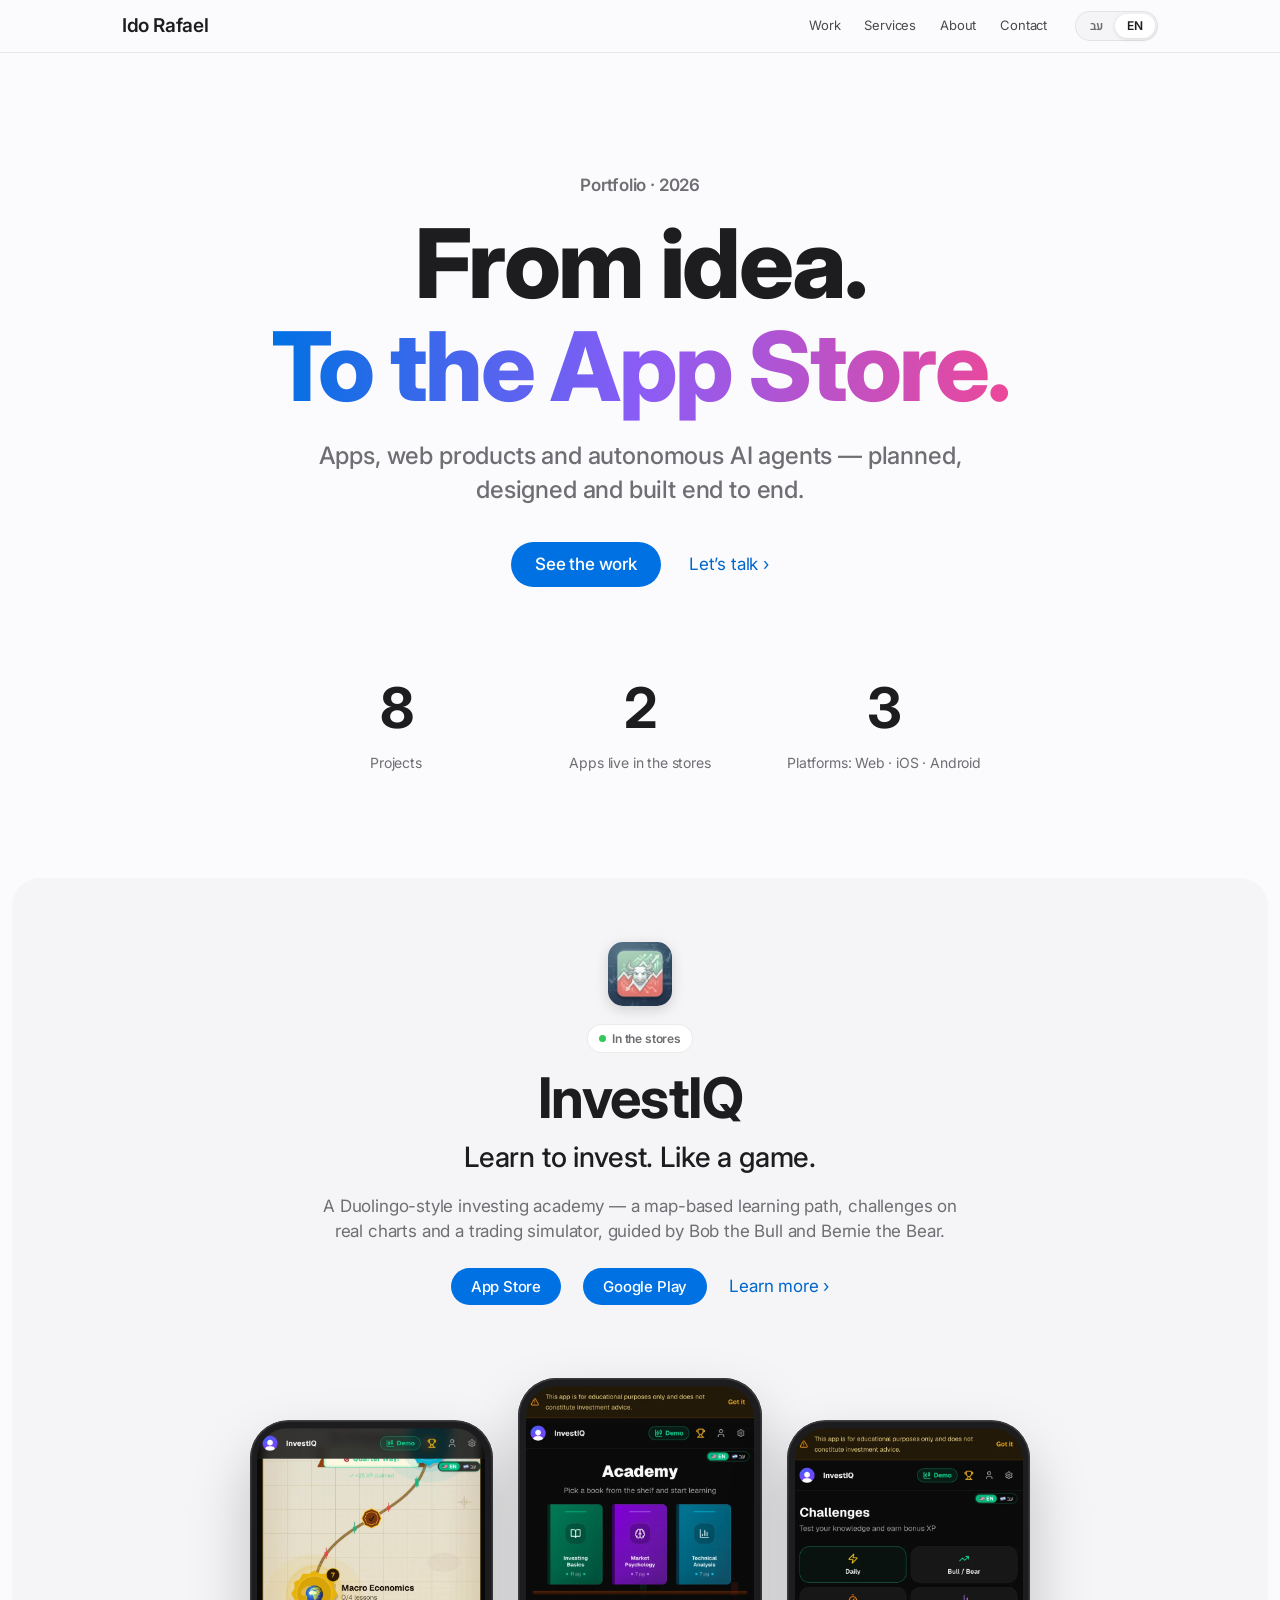
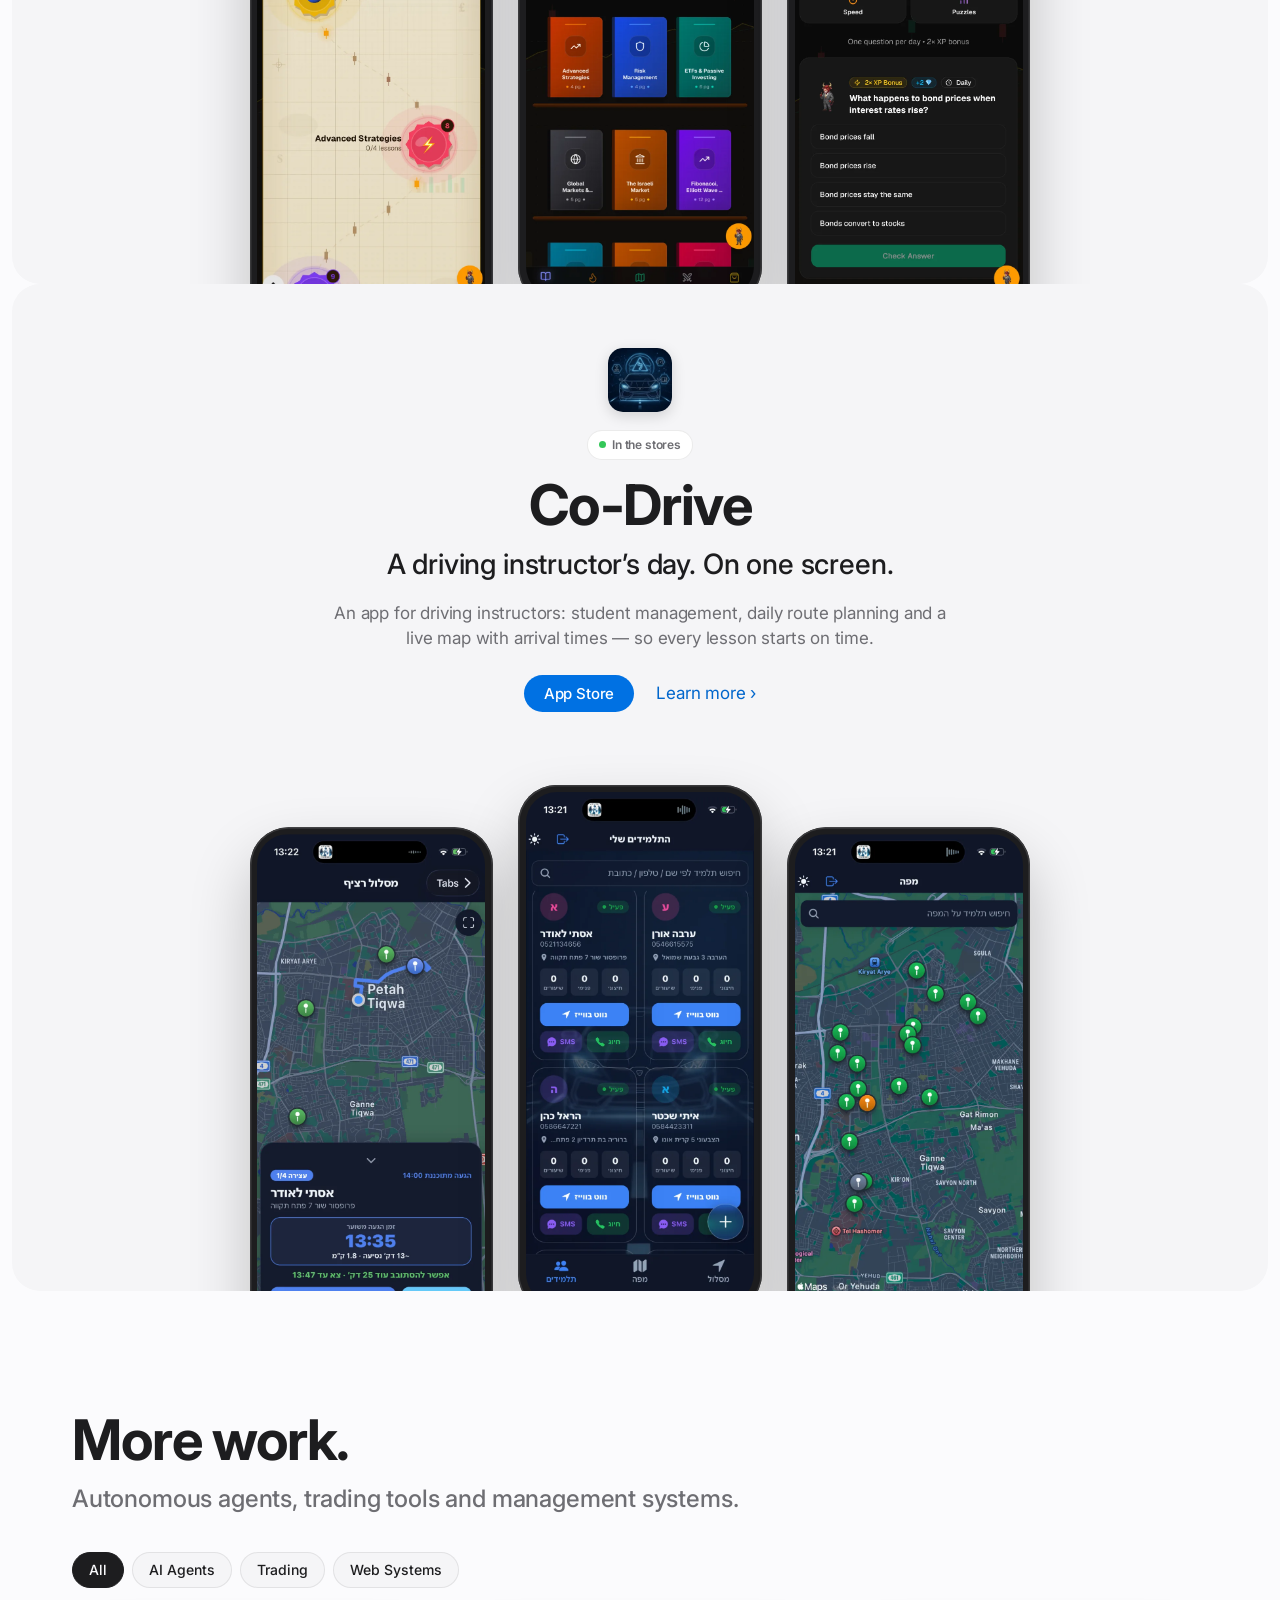
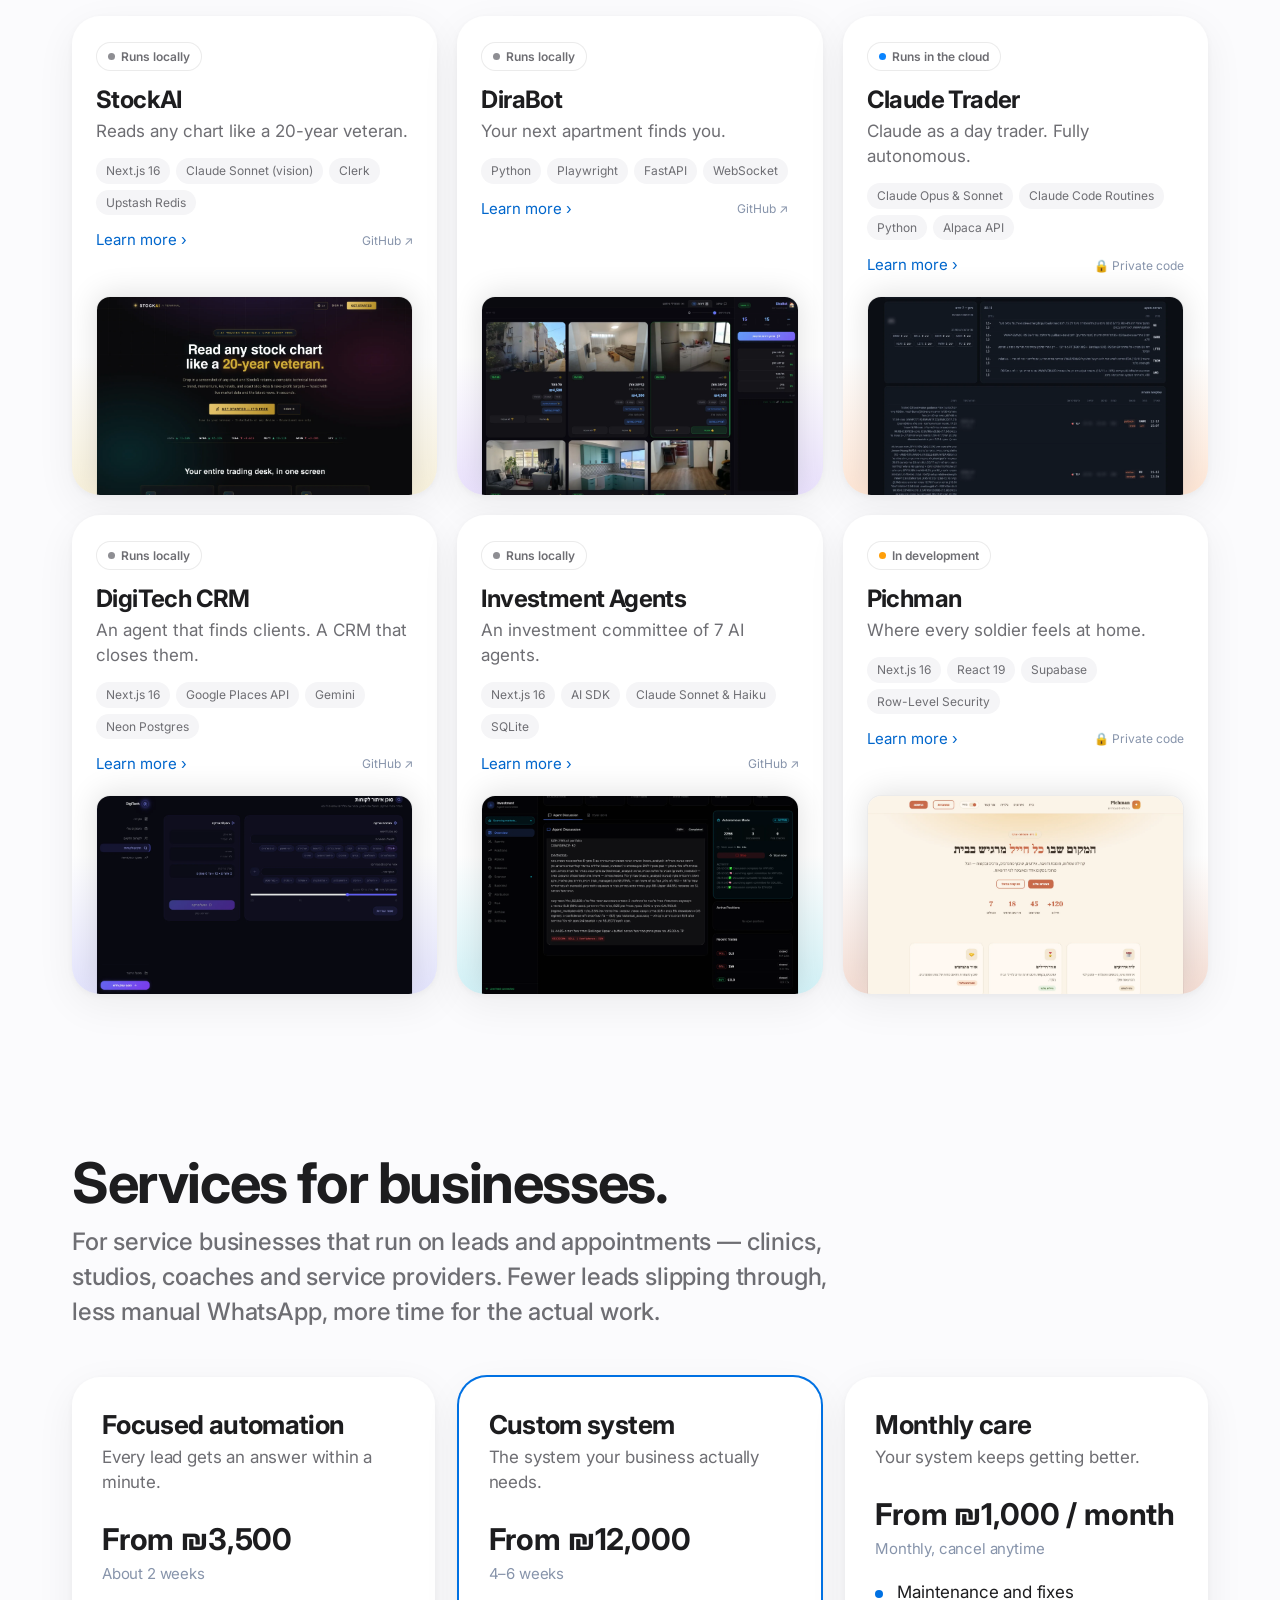
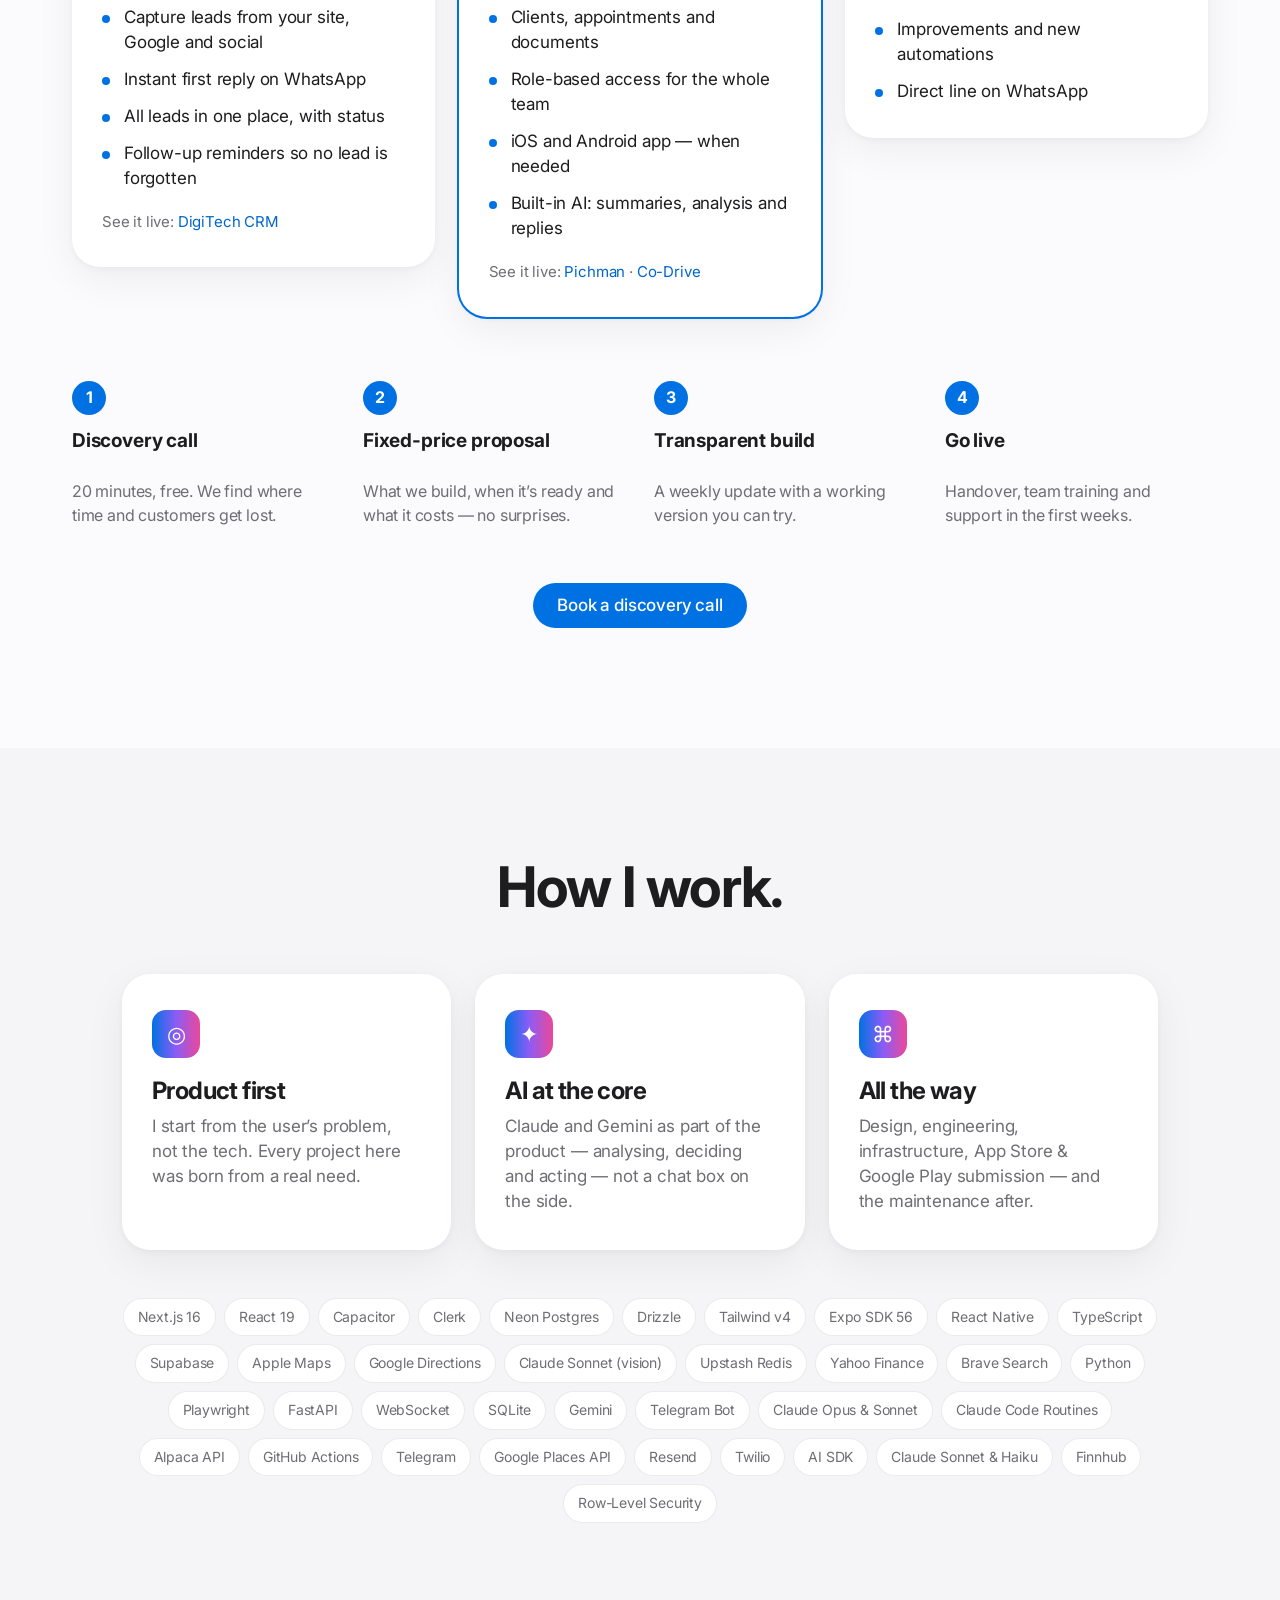
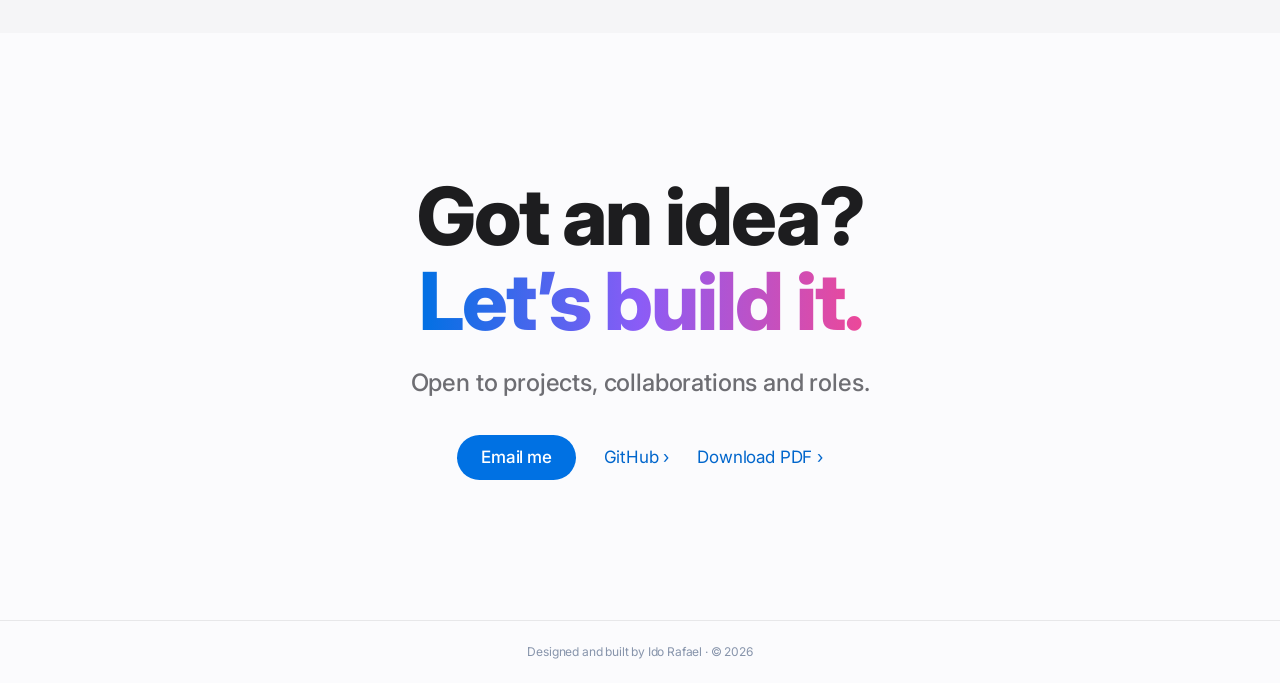
==== commit 290b5715: "Add bilingual Services section: three fixed-price packages, process steps, discovery-call CTA Co-Aut" ====
--- a/index.html
+++ b/index.html
@@ -23,6 +23,7 @@
     <a href="#top" class="brand" data-i18n="brand">עידו רפאל</a>
     <nav class="nav-links">
       <a href="#work" data-i18n="navWork">עבודות</a>
+      <a href="#services" data-i18n="navServices">שירותים</a>
       <a href="#about" data-i18n="navAbout">אודות</a>
       <a href="#contact" data-i18n="navContact">צור קשר</a>
     </nav>
@@ -63,6 +64,18 @@
     </div>
     <div class="filters reveal" id="filters" role="tablist"></div>
     <div class="grid" id="grid"></div>
+  </section>
+
+  <section class="services" id="services">
+    <div class="section-head reveal">
+      <h2 data-i18n="svcTitle">שירותים לעסקים.</h2>
+      <p data-i18n="svcSub"></p>
+    </div>
+    <div class="plans" id="plans"></div>
+    <ol class="steps reveal" id="steps"></ol>
+    <div class="hero-cta reveal">
+      <a class="btn btn-primary" id="call-link" href="#" target="_blank" rel="noopener" data-i18n="svcCta">לקביעת שיחת אבחון</a>
+    </div>
   </section>
 
   <section class="about" id="about">
--- a/styles.css
+++ b/styles.css
@@ -193,6 +193,26 @@
 .lock { font-size: 12px; color: var(--text-3); white-space: nowrap; }
 
 /* ───────── About ───────── */
+/* Services */
+.services { max-width: 1180px; margin: 0 auto; padding: 120px 22px 20px; }
+.services .section-head p { max-width: 760px; }
+.plans { display: grid; grid-template-columns: repeat(3, 1fr); gap: 24px; margin-top: 48px; align-items: start; }
+.plan { background: var(--card); border-radius: var(--radius); padding: 34px 30px; box-shadow: var(--shadow); }
+.plan.plan-hi { box-shadow: 0 0 0 2px var(--btn), var(--shadow); }
+.plan h3 { font-size: 26px; }
+.plan-tag { color: var(--text-2); margin-top: 6px; }
+.plan-price { font-size: 30px; font-weight: 700; margin-top: 22px; }
+.plan-time { color: var(--text-3); font-size: 15px; margin-top: 2px; }
+.plan .hl { margin-top: 20px; }
+.plan-proof { margin-top: 20px; font-size: 15px; color: var(--text-2); }
+.plan-proof a { color: var(--link); text-decoration: none; }
+.plan-proof a:hover { text-decoration: underline; }
+.steps { list-style: none; padding: 0; margin: 64px 0 0; display: grid; grid-template-columns: repeat(4, 1fr); gap: 28px; }
+.steps h4 { font-size: 19px; margin-top: 12px; }
+.steps p { color: var(--text-2); margin-top: 6px; font-size: 16px; }
+.step-n { display: inline-grid; place-items: center; width: 34px; height: 34px; border-radius: 50%; background: var(--btn); color: #fff; font-weight: 700; font-size: 16px; }
+.services > .hero-cta { margin-top: 56px; }
+
 .about { background: var(--bg-alt); margin-top: 100px; }
 .about-inner { max-width: 1080px; margin: 0 auto; padding: 110px 22px; }
 .about h2 { font-size: clamp(40px, 6vw, 56px); text-align: center; }
@@ -275,6 +295,8 @@
 }
 @media (max-width: 860px) {
   .pillars { grid-template-columns: 1fr; }
+  .plans { grid-template-columns: 1fr; }
+  .steps { grid-template-columns: 1fr 1fr; }
   .sheet-cols { grid-template-columns: 1fr; gap: 28px; }
 }
 @media (max-width: 600px) {
@@ -294,5 +316,7 @@
   .gallery img { height: 46vh; }
   .sheet-cols { padding: 24px 22px 40px; }
   .about-inner { padding: 80px 16px; }
+  .services { padding: 88px 16px 10px; }
+  .steps { grid-template-columns: 1fr; }
   .contact { padding: 100px 16px; }
 }
